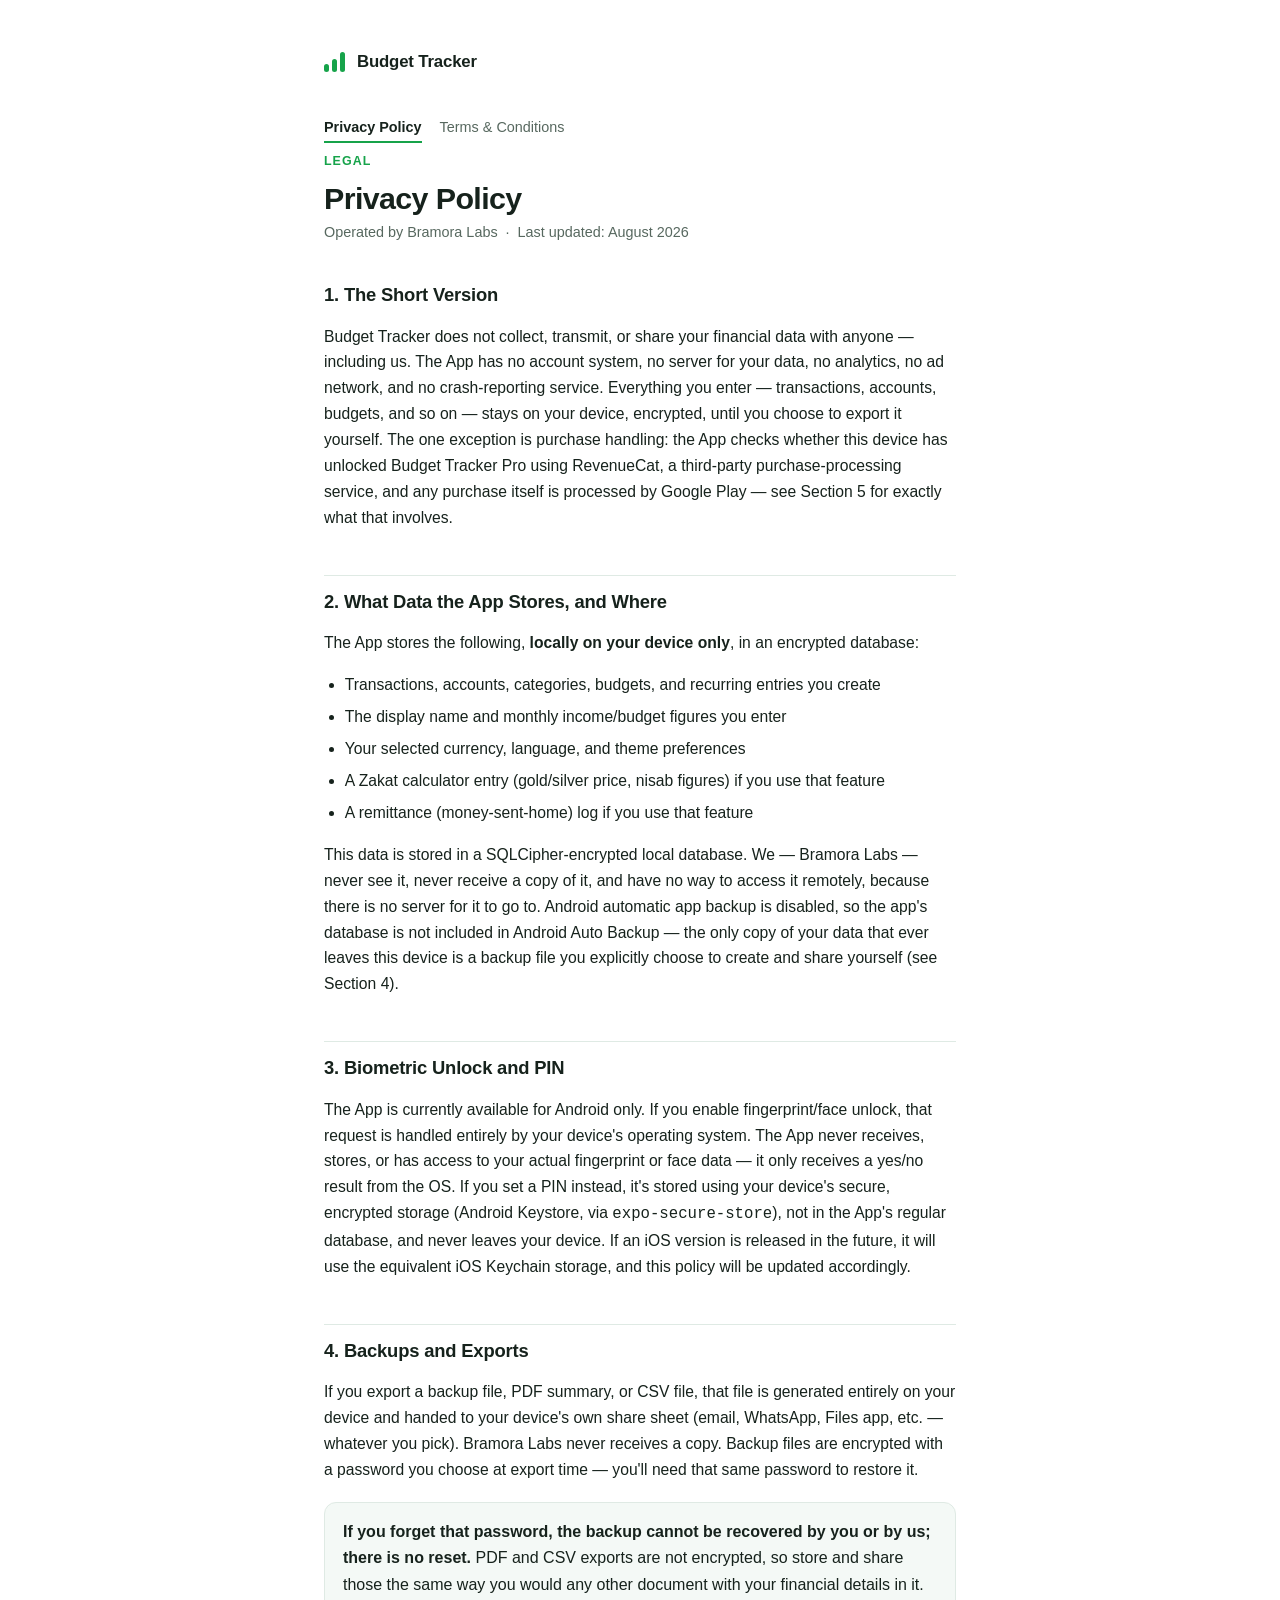
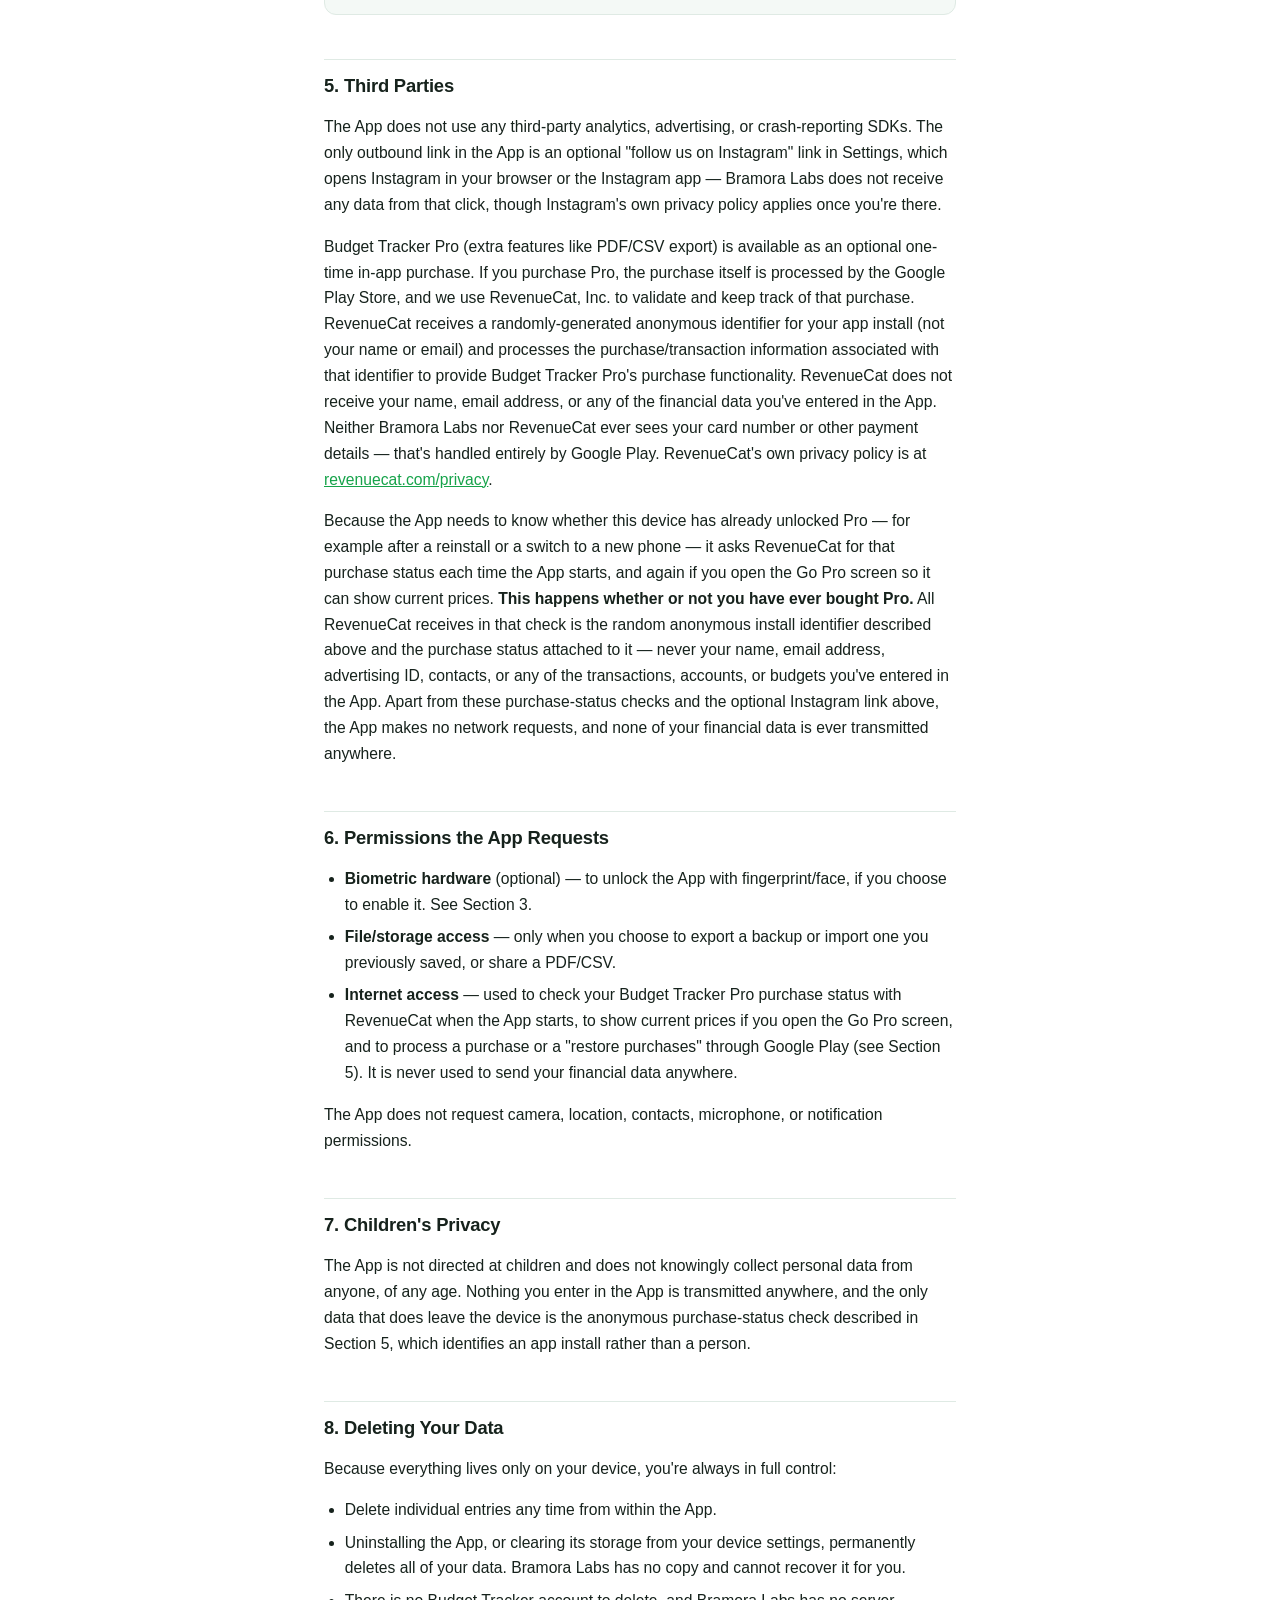
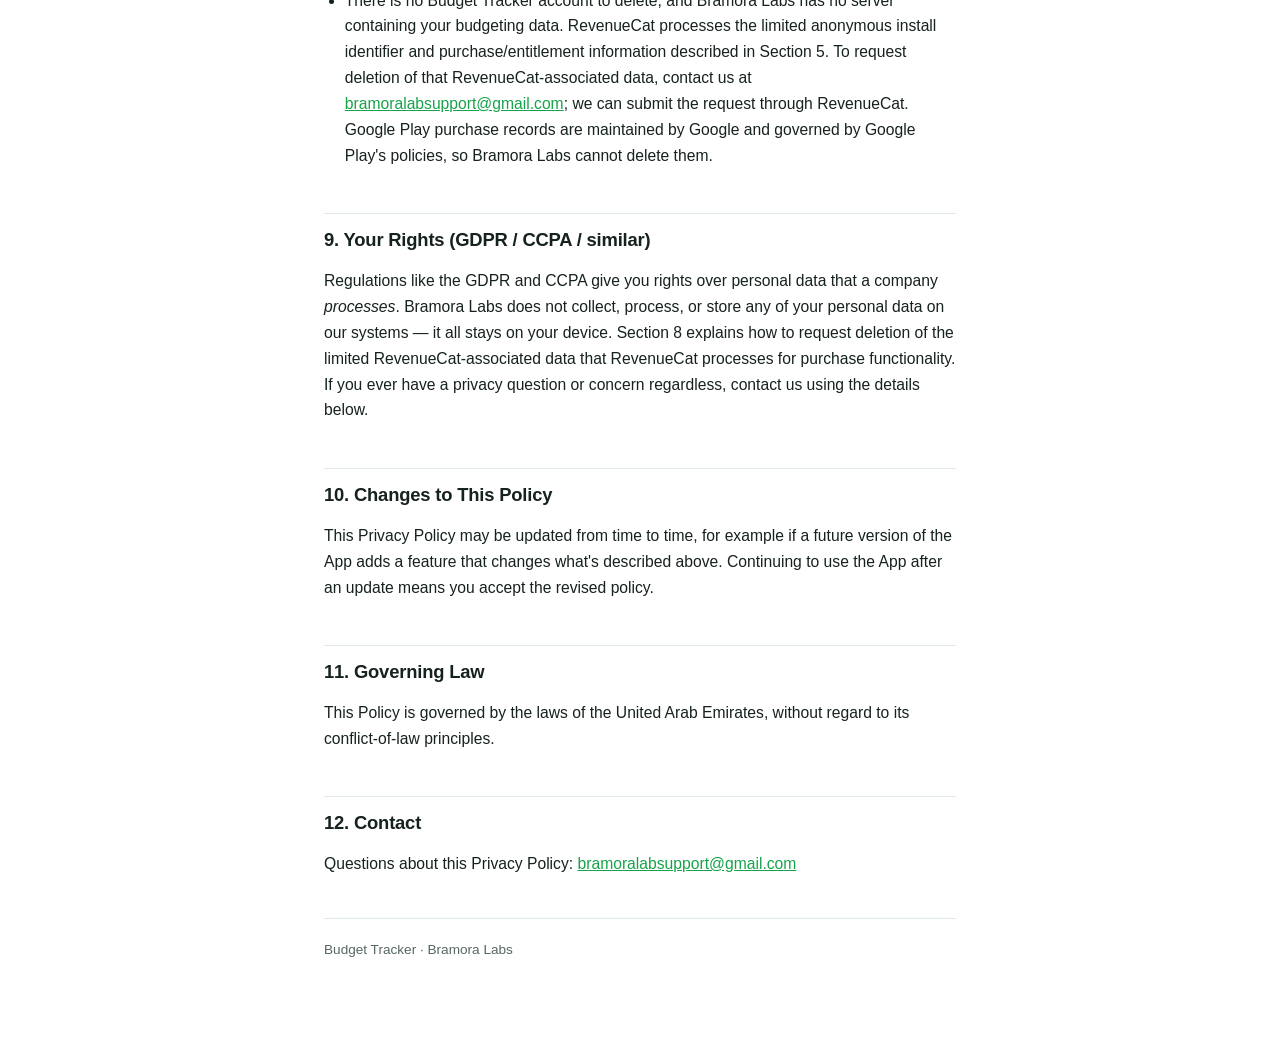
==== privacy.html @ 56637e6d "Clarify deletion of RevenueCat purchase data" ====
<!doctype html>
<html lang="en">
<head>
<meta charset="utf-8">
<meta name="viewport" content="width=device-width, initial-scale=1">
<title>Privacy Policy — Budget Tracker</title>
<link rel="stylesheet" href="style.css">
</head>
<body>
<div class="wrap">
  <a class="brand" href="index.html">
    <span class="brand-mark"><span class="bar"></span><span class="bar"></span><span class="bar"></span></span>
    <span class="brand-name">Budget Tracker</span>
  </a>

  <nav class="nav-links">
    <a class="active" href="privacy.html">Privacy Policy</a>
    <a href="terms.html">Terms &amp; Conditions</a>
  </nav>

  <p class="eyebrow">Legal</p>
  <h1>Privacy Policy</h1>
  <p class="meta">Operated by Bramora Labs &nbsp;·&nbsp; Last updated: August 2026</p>

  <h2>1. The Short Version</h2>
  <p>Budget Tracker does not collect, transmit, or share your financial data with anyone — including us. The App has no account system, no server for your data, no analytics, no ad network, and no crash-reporting service. Everything you enter — transactions, accounts, budgets, and so on — stays on your device, encrypted, until you choose to export it yourself. The one exception is purchase handling: the App checks whether this device has unlocked Budget Tracker Pro using RevenueCat, a third-party purchase-processing service, and any purchase itself is processed by Google Play — see Section 5 for exactly what that involves.</p>

  <h2>2. What Data the App Stores, and Where</h2>
  <p>The App stores the following, <strong>locally on your device only</strong>, in an encrypted database:</p>
  <ul>
    <li>Transactions, accounts, categories, budgets, and recurring entries you create</li>
    <li>The display name and monthly income/budget figures you enter</li>
    <li>Your selected currency, language, and theme preferences</li>
    <li>A Zakat calculator entry (gold/silver price, nisab figures) if you use that feature</li>
    <li>A remittance (money-sent-home) log if you use that feature</li>
  </ul>
  <p>This data is stored in a SQLCipher-encrypted local database. We — Bramora Labs — never see it, never receive a copy of it, and have no way to access it remotely, because there is no server for it to go to. Android automatic app backup is disabled, so the app's database is not included in Android Auto Backup — the only copy of your data that ever leaves this device is a backup file you explicitly choose to create and share yourself (see Section 4).</p>

  <h2>3. Biometric Unlock and PIN</h2>
  <p>The App is currently available for Android only. If you enable fingerprint/face unlock, that request is handled entirely by your device's operating system. The App never receives, stores, or has access to your actual fingerprint or face data — it only receives a yes/no result from the OS. If you set a PIN instead, it's stored using your device's secure, encrypted storage (Android Keystore, via <code>expo-secure-store</code>), not in the App's regular database, and never leaves your device. If an iOS version is released in the future, it will use the equivalent iOS Keychain storage, and this policy will be updated accordingly.</p>

  <h2>4. Backups and Exports</h2>
  <p>If you export a backup file, PDF summary, or CSV file, that file is generated entirely on your device and handed to your device's own share sheet (email, WhatsApp, Files app, etc. — whatever you pick). Bramora Labs never receives a copy. Backup files are encrypted with a password you choose at export time — you'll need that same password to restore it.</p>
  <div class="callout"><strong>If you forget that password, the backup cannot be recovered by you or by us; there is no reset.</strong> PDF and CSV exports are not encrypted, so store and share those the same way you would any other document with your financial details in it.</div>

  <h2>5. Third Parties</h2>
  <p>The App does not use any third-party analytics, advertising, or crash-reporting SDKs. The only outbound link in the App is an optional "follow us on Instagram" link in Settings, which opens Instagram in your browser or the Instagram app — Bramora Labs does not receive any data from that click, though Instagram's own privacy policy applies once you're there.</p>
  <p>Budget Tracker Pro (extra features like PDF/CSV export) is available as an optional one-time in-app purchase. If you purchase Pro, the purchase itself is processed by the Google Play Store, and we use RevenueCat, Inc. to validate and keep track of that purchase. RevenueCat receives a randomly-generated anonymous identifier for your app install (not your name or email) and processes the purchase/transaction information associated with that identifier to provide Budget Tracker Pro's purchase functionality. RevenueCat does not receive your name, email address, or any of the financial data you've entered in the App. Neither Bramora Labs nor RevenueCat ever sees your card number or other payment details — that's handled entirely by Google Play. RevenueCat's own privacy policy is at <a href="https://www.revenuecat.com/privacy">revenuecat.com/privacy</a>.</p>
  <p>Because the App needs to know whether this device has already unlocked Pro — for example after a reinstall or a switch to a new phone — it asks RevenueCat for that purchase status each time the App starts, and again if you open the Go Pro screen so it can show current prices. <strong>This happens whether or not you have ever bought Pro.</strong> All RevenueCat receives in that check is the random anonymous install identifier described above and the purchase status attached to it — never your name, email address, advertising ID, contacts, or any of the transactions, accounts, or budgets you've entered in the App. Apart from these purchase-status checks and the optional Instagram link above, the App makes no network requests, and none of your financial data is ever transmitted anywhere.</p>

  <h2>6. Permissions the App Requests</h2>
  <ul>
    <li><strong>Biometric hardware</strong> (optional) — to unlock the App with fingerprint/face, if you choose to enable it. See Section 3.</li>
    <li><strong>File/storage access</strong> — only when you choose to export a backup or import one you previously saved, or share a PDF/CSV.</li>
    <li><strong>Internet access</strong> — used to check your Budget Tracker Pro purchase status with RevenueCat when the App starts, to show current prices if you open the Go Pro screen, and to process a purchase or a "restore purchases" through Google Play (see Section 5). It is never used to send your financial data anywhere.</li>
  </ul>
  <p>The App does not request camera, location, contacts, microphone, or notification permissions.</p>

  <h2>7. Children's Privacy</h2>
  <p>The App is not directed at children and does not knowingly collect personal data from anyone, of any age. Nothing you enter in the App is transmitted anywhere, and the only data that does leave the device is the anonymous purchase-status check described in Section 5, which identifies an app install rather than a person.</p>

  <h2>8. Deleting Your Data</h2>
  <p>Because everything lives only on your device, you're always in full control:</p>
  <ul>
    <li>Delete individual entries any time from within the App.</li>
    <li>Uninstalling the App, or clearing its storage from your device settings, permanently deletes all of your data. Bramora Labs has no copy and cannot recover it for you.</li>
    <li>There is no Budget Tracker account to delete, and Bramora Labs has no server containing your budgeting data. RevenueCat processes the limited anonymous install identifier and purchase/entitlement information described in Section 5. To request deletion of that RevenueCat-associated data, contact us at <a href="mailto:bramoralabsupport@gmail.com">bramoralabsupport@gmail.com</a>; we can submit the request through RevenueCat. Google Play purchase records are maintained by Google and governed by Google Play's policies, so Bramora Labs cannot delete them.</li>
  </ul>

  <h2>9. Your Rights (GDPR / CCPA / similar)</h2>
  <p>Regulations like the GDPR and CCPA give you rights over personal data that a company <em>processes</em>. Bramora Labs does not collect, process, or store any of your personal data on our systems — it all stays on your device. Section 8 explains how to request deletion of the limited RevenueCat-associated data that RevenueCat processes for purchase functionality. If you ever have a privacy question or concern regardless, contact us using the details below.</p>

  <h2>10. Changes to This Policy</h2>
  <p>This Privacy Policy may be updated from time to time, for example if a future version of the App adds a feature that changes what's described above. Continuing to use the App after an update means you accept the revised policy.</p>

  <h2>11. Governing Law</h2>
  <p>This Policy is governed by the laws of the United Arab Emirates, without regard to its conflict-of-law principles.</p>

  <h2>12. Contact</h2>
  <p>Questions about this Privacy Policy: <a href="mailto:bramoralabsupport@gmail.com">bramoralabsupport@gmail.com</a></p>

  <footer>Budget Tracker · Bramora Labs</footer>
</div>
</body>
</html>
---- style.css ----
:root {
  --bg: #ffffff;
  --surface: #f4f9f6;
  --text: #16221c;
  --muted: #57685f;
  --accent: #16a34a;
  --accent-soft: #86efac;
  --border: #dfeae4;
}

@media (prefers-color-scheme: dark) {
  :root {
    --bg: #0e1512;
    --surface: #141d19;
    --text: #eaf3ee;
    --muted: #9fb3a9;
    --accent: #34d17a;
    --accent-soft: #1d3b2a;
    --border: #23342c;
  }
}

* { box-sizing: border-box; }

html, body {
  margin: 0;
  padding: 0;
  background: var(--bg);
  color: var(--text);
}

body {
  font-family: -apple-system, BlinkMacSystemFont, "Segoe UI", Roboto, Helvetica, Arial, sans-serif;
  line-height: 1.65;
  -webkit-font-smoothing: antialiased;
}

.wrap {
  max-width: 680px;
  margin: 0 auto;
  padding: 48px 24px 96px;
}

.brand {
  display: flex;
  align-items: center;
  gap: 12px;
  text-decoration: none;
  color: inherit;
  margin-bottom: 40px;
}

.brand-mark {
  display: flex;
  align-items: flex-end;
  gap: 3px;
  height: 20px;
}

.brand-mark .bar {
  width: 5px;
  border-radius: 3px;
  background: var(--accent);
}
.brand-mark .bar:nth-child(1) { height: 8px; }
.brand-mark .bar:nth-child(2) { height: 13px; }
.brand-mark .bar:nth-child(3) { height: 20px; }

.brand-name {
  font-weight: 700;
  font-size: 1.05rem;
  letter-spacing: -0.01em;
}

.eyebrow {
  color: var(--accent);
  font-weight: 600;
  font-size: 0.78rem;
  text-transform: uppercase;
  letter-spacing: 0.08em;
  margin: 0 0 8px;
}

h1 {
  font-size: 1.9rem;
  line-height: 1.2;
  letter-spacing: -0.02em;
  margin: 0 0 4px;
  text-wrap: balance;
}

.meta {
  color: var(--muted);
  font-size: 0.9rem;
  margin: 0 0 36px;
}

h2 {
  font-size: 1.15rem;
  letter-spacing: -0.01em;
  margin: 2.4em 0 0.7em;
  padding-top: 0.6em;
  border-top: 1px solid var(--border);
}

h2:first-of-type {
  border-top: none;
  padding-top: 0;
  margin-top: 1.6em;
}

p, li {
  color: var(--text);
  font-size: 0.98rem;
}

p { margin: 0 0 1em; }

ul { padding-left: 1.3em; margin: 0 0 1em; }
li { margin-bottom: 0.4em; }

strong { font-weight: 700; }

a {
  color: var(--accent);
}

.callout {
  background: var(--surface);
  border: 1px solid var(--border);
  border-radius: 12px;
  padding: 16px 18px;
  margin: 1.2em 0;
}

.nav-links {
  display: flex;
  gap: 18px;
  margin-bottom: 8px;
}
.nav-links a {
  font-size: 0.9rem;
  text-decoration: none;
  color: var(--muted);
  padding-bottom: 2px;
  border-bottom: 2px solid transparent;
}
.nav-links a.active {
  color: var(--text);
  border-bottom-color: var(--accent);
  font-weight: 600;
}

footer {
  margin-top: 3em;
  padding-top: 1.5em;
  border-top: 1px solid var(--border);
  color: var(--muted);
  font-size: 0.85rem;
}

.index-card {
  display: block;
  text-decoration: none;
  color: inherit;
  background: var(--surface);
  border: 1px solid var(--border);
  border-radius: 14px;
  padding: 20px 22px;
  margin-bottom: 14px;
  transition: border-color 0.15s ease;
}
.index-card:hover { border-color: var(--accent); }
.index-card .title { font-weight: 600; font-size: 1.05rem; margin-bottom: 4px; }
.index-card .desc { color: var(--muted); font-size: 0.9rem; }
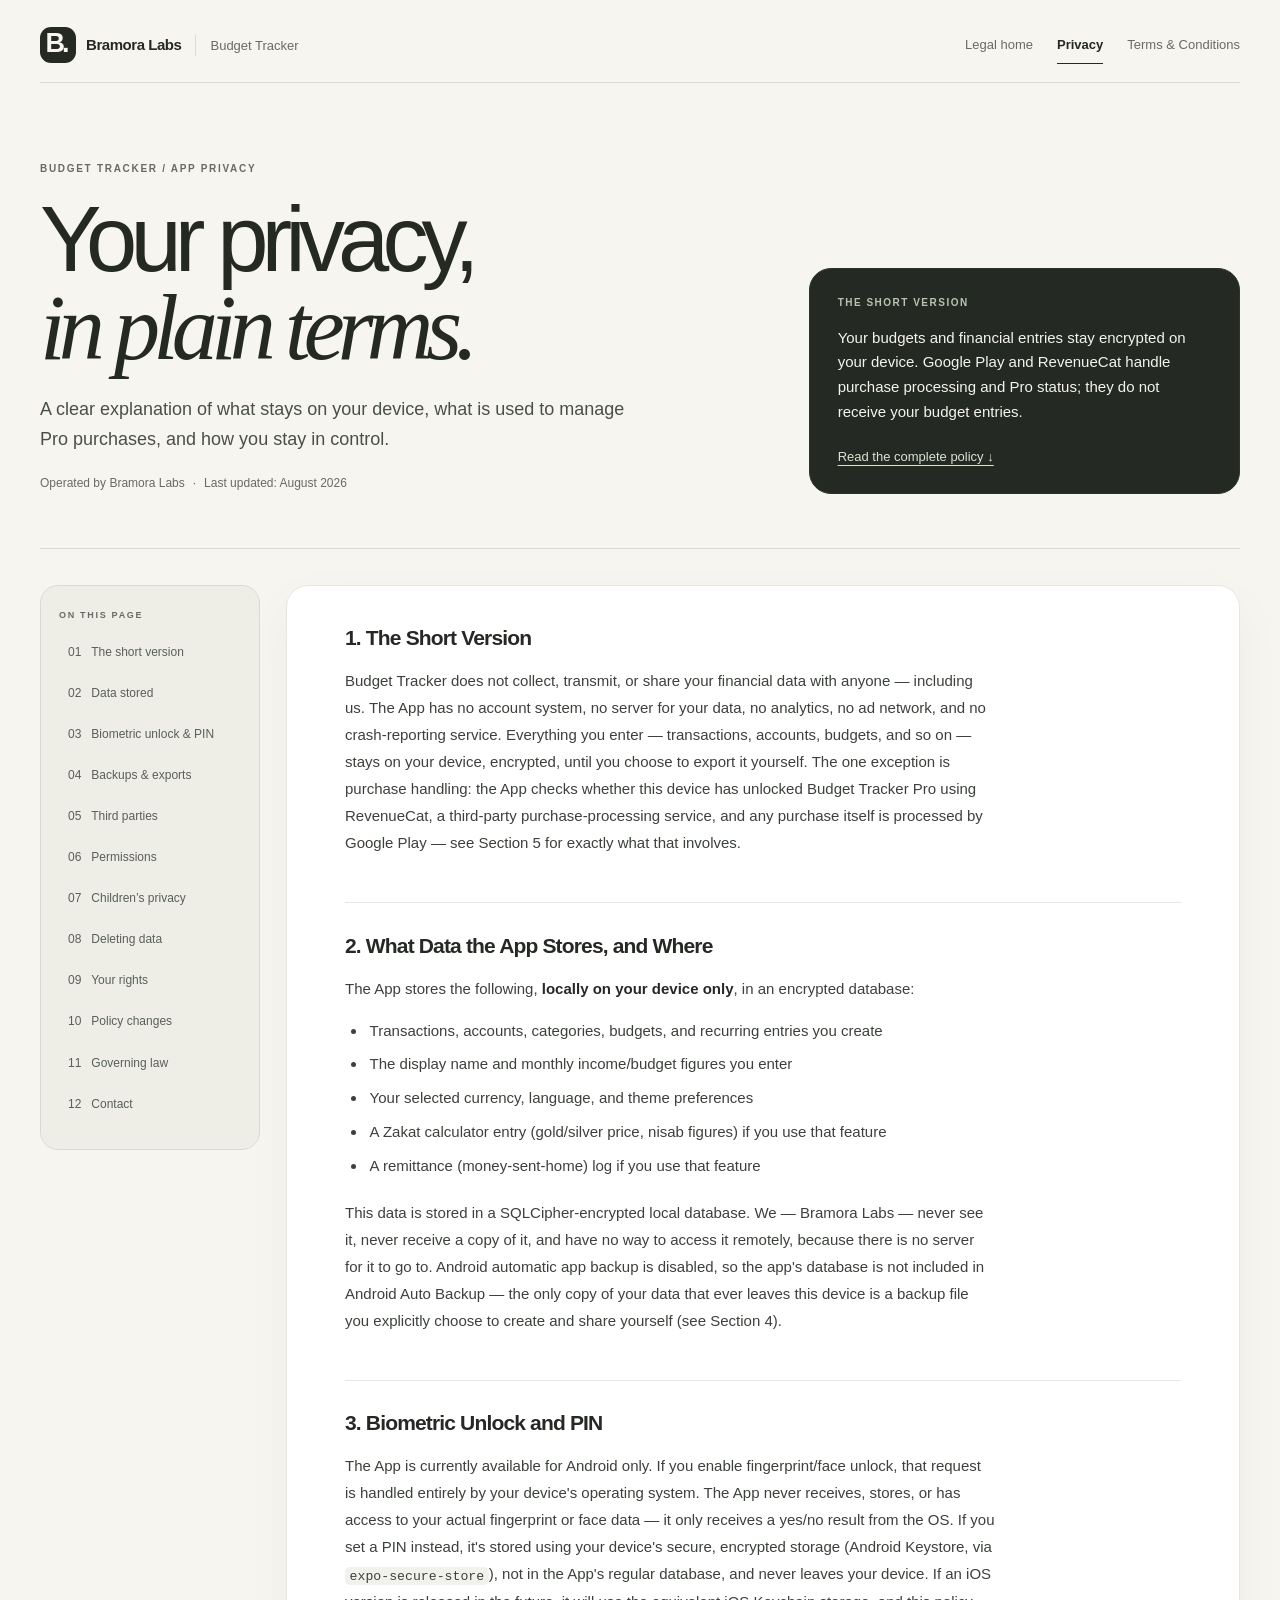
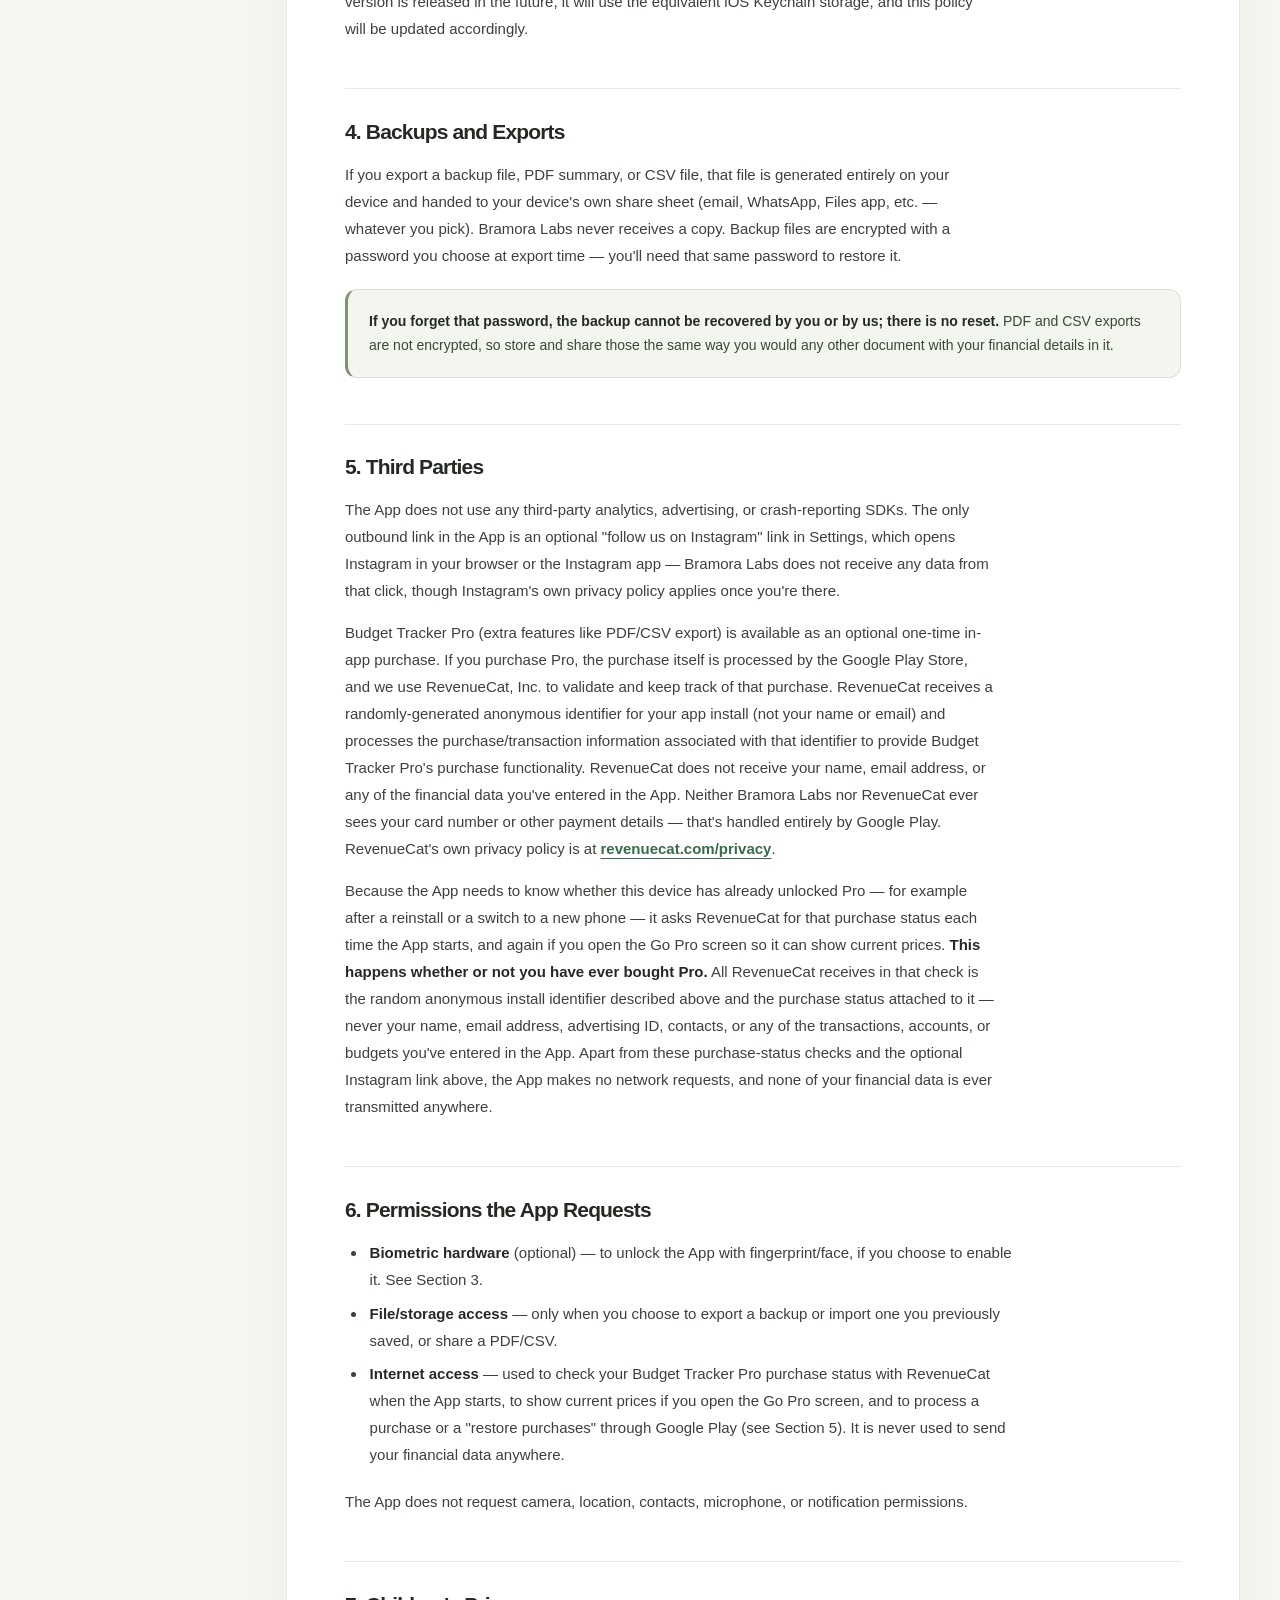
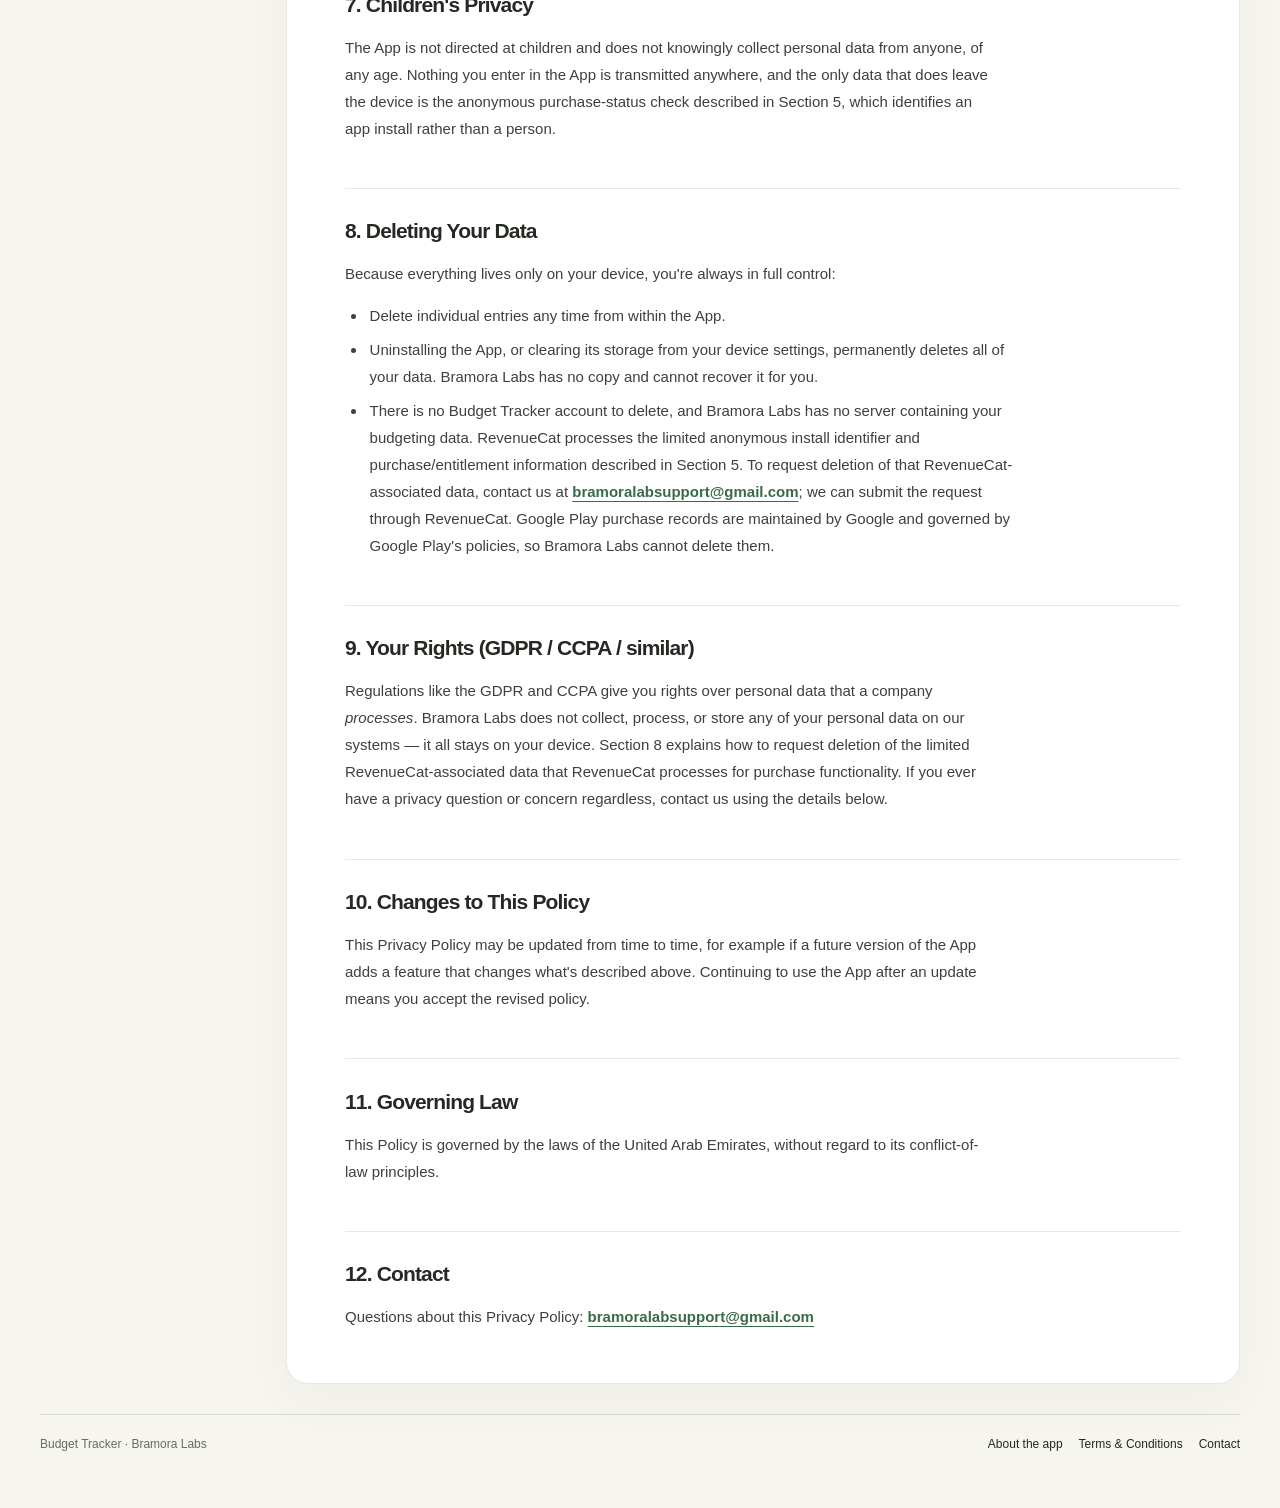
==== commit dc55594c: "Refresh Budget Tracker legal pages" ====
--- a/privacy.html
+++ b/privacy.html
@@ -3,29 +3,67 @@
 <head>
 <meta charset="utf-8">
 <meta name="viewport" content="width=device-width, initial-scale=1">
+<meta name="theme-color" content="#f6f5f0">
 <title>Privacy Policy — Budget Tracker</title>
+<meta name="description" content="Read how Budget Tracker stores your financial records on your device and handles anonymous purchase information.">
+<link rel="canonical" href="https://bramoralabs.github.io/budget-tracker-legal/privacy.html">
 <link rel="stylesheet" href="style.css">
+<link rel="stylesheet" href="legal.css">
 </head>
 <body>
+<a class="skip-link" href="#policy-content">Skip to policy</a>
 <div class="wrap">
-  <a class="brand" href="index.html">
-    <span class="brand-mark"><span class="bar"></span><span class="bar"></span><span class="bar"></span></span>
-    <span class="brand-name">Budget Tracker</span>
-  </a>
+  <header class="legal-header">
+    <a class="brand" href="index.html" aria-label="Bramora Labs legal home">
+      <span class="brand-mark" aria-hidden="true">B.</span>
+      <span class="brand-name">Bramora Labs</span>
+      <span class="brand-product">Budget Tracker</span>
+    </a>
+    <nav class="nav-links" aria-label="Legal documents">
+      <a href="index.html">Legal home</a>
+      <a class="active" aria-current="page" href="privacy.html">Privacy</a>
+      <a href="terms.html">Terms &amp; Conditions</a>
+    </nav>
+  </header>
 
-  <nav class="nav-links">
-    <a class="active" href="privacy.html">Privacy Policy</a>
-    <a href="terms.html">Terms &amp; Conditions</a>
-  </nav>
+  <main id="policy-content">
+  <section class="policy-hero">
+    <div>
+      <p class="eyebrow">BUDGET TRACKER / APP PRIVACY</p>
+      <h1>Your privacy,<br><em>in plain terms.</em></h1>
+      <p class="hero-lede">A clear explanation of what stays on your device, what is used to manage Pro purchases, and how you stay in control.</p>
+      <p class="meta"><span>Operated by Bramora Labs</span><span>·</span><span>Last updated: August 2026</span></p>
+    </div>
+    <aside class="summary-card" aria-label="Privacy summary">
+      <span class="summary-label">THE SHORT VERSION</span>
+      <p>Your budgets and financial entries stay encrypted on your device. Google Play and RevenueCat handle purchase processing and Pro status; they do not receive your budget entries.</p>
+      <a href="#short-version">Read the complete policy ↓</a>
+    </aside>
+  </section>
 
-  <p class="eyebrow">Legal</p>
-  <h1>Privacy Policy</h1>
-  <p class="meta">Operated by Bramora Labs &nbsp;·&nbsp; Last updated: August 2026</p>
-
-  <h2>1. The Short Version</h2>
+  <div class="policy-layout">
+    <nav class="policy-index" aria-label="On this page">
+      <p class="eyebrow">ON THIS PAGE</p>
+      <ol>
+        <li><a href="#short-version">01 &nbsp; The short version</a></li>
+        <li><a href="#data-stored">02 &nbsp; Data stored</a></li>
+        <li><a href="#biometrics-pin">03 &nbsp; Biometric unlock &amp; PIN</a></li>
+        <li><a href="#backups-exports">04 &nbsp; Backups &amp; exports</a></li>
+        <li><a href="#third-parties">05 &nbsp; Third parties</a></li>
+        <li><a href="#permissions">06 &nbsp; Permissions</a></li>
+        <li><a href="#children">07 &nbsp; Children’s privacy</a></li>
+        <li><a href="#deleting-data">08 &nbsp; Deleting data</a></li>
+        <li><a href="#your-rights">09 &nbsp; Your rights</a></li>
+        <li><a href="#policy-changes">10 &nbsp; Policy changes</a></li>
+        <li><a href="#governing-law">11 &nbsp; Governing law</a></li>
+        <li><a href="#contact">12 &nbsp; Contact</a></li>
+      </ol>
+    </nav>
+    <article class="policy-article">
+  <h2 id="short-version">1. The Short Version</h2>
   <p>Budget Tracker does not collect, transmit, or share your financial data with anyone — including us. The App has no account system, no server for your data, no analytics, no ad network, and no crash-reporting service. Everything you enter — transactions, accounts, budgets, and so on — stays on your device, encrypted, until you choose to export it yourself. The one exception is purchase handling: the App checks whether this device has unlocked Budget Tracker Pro using RevenueCat, a third-party purchase-processing service, and any purchase itself is processed by Google Play — see Section 5 for exactly what that involves.</p>
 
-  <h2>2. What Data the App Stores, and Where</h2>
+  <h2 id="data-stored">2. What Data the App Stores, and Where</h2>
   <p>The App stores the following, <strong>locally on your device only</strong>, in an encrypted database:</p>
   <ul>
     <li>Transactions, accounts, categories, budgets, and recurring entries you create</li>
@@ -36,19 +74,19 @@
   </ul>
   <p>This data is stored in a SQLCipher-encrypted local database. We — Bramora Labs — never see it, never receive a copy of it, and have no way to access it remotely, because there is no server for it to go to. Android automatic app backup is disabled, so the app's database is not included in Android Auto Backup — the only copy of your data that ever leaves this device is a backup file you explicitly choose to create and share yourself (see Section 4).</p>
 
-  <h2>3. Biometric Unlock and PIN</h2>
+  <h2 id="biometrics-pin">3. Biometric Unlock and PIN</h2>
   <p>The App is currently available for Android only. If you enable fingerprint/face unlock, that request is handled entirely by your device's operating system. The App never receives, stores, or has access to your actual fingerprint or face data — it only receives a yes/no result from the OS. If you set a PIN instead, it's stored using your device's secure, encrypted storage (Android Keystore, via <code>expo-secure-store</code>), not in the App's regular database, and never leaves your device. If an iOS version is released in the future, it will use the equivalent iOS Keychain storage, and this policy will be updated accordingly.</p>
 
-  <h2>4. Backups and Exports</h2>
+  <h2 id="backups-exports">4. Backups and Exports</h2>
   <p>If you export a backup file, PDF summary, or CSV file, that file is generated entirely on your device and handed to your device's own share sheet (email, WhatsApp, Files app, etc. — whatever you pick). Bramora Labs never receives a copy. Backup files are encrypted with a password you choose at export time — you'll need that same password to restore it.</p>
   <div class="callout"><strong>If you forget that password, the backup cannot be recovered by you or by us; there is no reset.</strong> PDF and CSV exports are not encrypted, so store and share those the same way you would any other document with your financial details in it.</div>
 
-  <h2>5. Third Parties</h2>
+  <h2 id="third-parties">5. Third Parties</h2>
   <p>The App does not use any third-party analytics, advertising, or crash-reporting SDKs. The only outbound link in the App is an optional "follow us on Instagram" link in Settings, which opens Instagram in your browser or the Instagram app — Bramora Labs does not receive any data from that click, though Instagram's own privacy policy applies once you're there.</p>
   <p>Budget Tracker Pro (extra features like PDF/CSV export) is available as an optional one-time in-app purchase. If you purchase Pro, the purchase itself is processed by the Google Play Store, and we use RevenueCat, Inc. to validate and keep track of that purchase. RevenueCat receives a randomly-generated anonymous identifier for your app install (not your name or email) and processes the purchase/transaction information associated with that identifier to provide Budget Tracker Pro's purchase functionality. RevenueCat does not receive your name, email address, or any of the financial data you've entered in the App. Neither Bramora Labs nor RevenueCat ever sees your card number or other payment details — that's handled entirely by Google Play. RevenueCat's own privacy policy is at <a href="https://www.revenuecat.com/privacy">revenuecat.com/privacy</a>.</p>
   <p>Because the App needs to know whether this device has already unlocked Pro — for example after a reinstall or a switch to a new phone — it asks RevenueCat for that purchase status each time the App starts, and again if you open the Go Pro screen so it can show current prices. <strong>This happens whether or not you have ever bought Pro.</strong> All RevenueCat receives in that check is the random anonymous install identifier described above and the purchase status attached to it — never your name, email address, advertising ID, contacts, or any of the transactions, accounts, or budgets you've entered in the App. Apart from these purchase-status checks and the optional Instagram link above, the App makes no network requests, and none of your financial data is ever transmitted anywhere.</p>
 
-  <h2>6. Permissions the App Requests</h2>
+  <h2 id="permissions">6. Permissions the App Requests</h2>
   <ul>
     <li><strong>Biometric hardware</strong> (optional) — to unlock the App with fingerprint/face, if you choose to enable it. See Section 3.</li>
     <li><strong>File/storage access</strong> — only when you choose to export a backup or import one you previously saved, or share a PDF/CSV.</li>
@@ -56,10 +94,10 @@
   </ul>
   <p>The App does not request camera, location, contacts, microphone, or notification permissions.</p>
 
-  <h2>7. Children's Privacy</h2>
+  <h2 id="children">7. Children's Privacy</h2>
   <p>The App is not directed at children and does not knowingly collect personal data from anyone, of any age. Nothing you enter in the App is transmitted anywhere, and the only data that does leave the device is the anonymous purchase-status check described in Section 5, which identifies an app install rather than a person.</p>
 
-  <h2>8. Deleting Your Data</h2>
+  <h2 id="deleting-data">8. Deleting Your Data</h2>
   <p>Because everything lives only on your device, you're always in full control:</p>
   <ul>
     <li>Delete individual entries any time from within the App.</li>
@@ -67,19 +105,22 @@
     <li>There is no Budget Tracker account to delete, and Bramora Labs has no server containing your budgeting data. RevenueCat processes the limited anonymous install identifier and purchase/entitlement information described in Section 5. To request deletion of that RevenueCat-associated data, contact us at <a href="mailto:bramoralabsupport@gmail.com">bramoralabsupport@gmail.com</a>; we can submit the request through RevenueCat. Google Play purchase records are maintained by Google and governed by Google Play's policies, so Bramora Labs cannot delete them.</li>
   </ul>
 
-  <h2>9. Your Rights (GDPR / CCPA / similar)</h2>
+  <h2 id="your-rights">9. Your Rights (GDPR / CCPA / similar)</h2>
   <p>Regulations like the GDPR and CCPA give you rights over personal data that a company <em>processes</em>. Bramora Labs does not collect, process, or store any of your personal data on our systems — it all stays on your device. Section 8 explains how to request deletion of the limited RevenueCat-associated data that RevenueCat processes for purchase functionality. If you ever have a privacy question or concern regardless, contact us using the details below.</p>
 
-  <h2>10. Changes to This Policy</h2>
+  <h2 id="policy-changes">10. Changes to This Policy</h2>
   <p>This Privacy Policy may be updated from time to time, for example if a future version of the App adds a feature that changes what's described above. Continuing to use the App after an update means you accept the revised policy.</p>
 
-  <h2>11. Governing Law</h2>
+  <h2 id="governing-law">11. Governing Law</h2>
   <p>This Policy is governed by the laws of the United Arab Emirates, without regard to its conflict-of-law principles.</p>
 
-  <h2>12. Contact</h2>
+  <h2 id="contact">12. Contact</h2>
   <p>Questions about this Privacy Policy: <a href="mailto:bramoralabsupport@gmail.com">bramoralabsupport@gmail.com</a></p>
 
-  <footer>Budget Tracker · Bramora Labs</footer>
+    </article>
+  </div>
+  </main>
+  <footer class="legal-footer"><span>Budget Tracker · Bramora Labs</span><nav aria-label="More information"><a href="https://bramoralabs.github.io/budget-tracker-site/budget-tracker.html">About the app</a><a href="terms.html">Terms &amp; Conditions</a><a href="mailto:bramoralabsupport@gmail.com">Contact</a></nav></footer>
 </div>
 </body>
 </html>
--- a/legal.css
+++ b/legal.css
@@ -0,0 +1,65 @@
+:root{--paper:#f6f5f0;--ink:#252923;--muted:#676c63;--line:#d9dbd2;--sage:#e2e7da;--copper:#925135;--white:#fff;--radius:22px;color-scheme:light}
+*{box-sizing:border-box}
+html{scroll-behavior:smooth;scroll-padding-top:28px}
+body{margin:0;background:var(--paper);color:var(--ink);font-family:Arial,Helvetica,sans-serif;-webkit-font-smoothing:antialiased;line-height:1.65}
+a{color:inherit;text-underline-offset:4px}
+a:hover{color:var(--copper)}
+:focus-visible{outline:3px solid var(--copper);outline-offset:4px;border-radius:4px}
+::selection{background:#dce4d4;color:var(--ink)}
+.skip-link{position:fixed;top:12px;left:12px;z-index:20;padding:12px 16px;background:var(--ink);color:#fff;border-radius:8px;transform:translateY(-160%)}
+.skip-link:focus{transform:translateY(0)}
+.wrap{width:min(1200px,calc(100% - 80px));max-width:none;margin:0 auto;padding:26px 0 54px}
+.legal-header{display:flex;align-items:center;justify-content:space-between;gap:28px;min-height:54px;padding-bottom:18px;border-bottom:1px solid var(--line)}
+.brand{display:flex;align-items:center;gap:10px;margin:0;color:var(--ink);text-decoration:none;white-space:nowrap}
+.brand-mark{display:grid;place-items:center;width:36px;height:36px;border-radius:11px;background:var(--ink);color:var(--paper);font-size:27px;font-weight:700;letter-spacing:-3px;line-height:1;padding:0 4px 4px 0}
+.brand-name{font-size:15px;font-weight:700;letter-spacing:-.03em}
+.brand-product{margin-left:4px;padding-left:14px;border-left:1px solid var(--line);color:var(--muted);font-size:13px}
+.nav-links{display:flex;align-items:center;gap:24px;margin:0}
+.nav-links a{padding:8px 0;color:var(--muted);font-size:13px;text-decoration:none;border-bottom:1px solid transparent;white-space:nowrap}
+.nav-links a:hover,.nav-links a.active{color:var(--ink);border-color:var(--ink)}
+.policy-hero{display:grid;grid-template-columns:minmax(0,1.15fr) minmax(280px,.7fr);align-items:end;gap:60px;padding:78px 0 54px;border-bottom:1px solid var(--line)}
+.eyebrow{margin:0 0 18px;color:var(--muted);font-size:10px;font-weight:700;letter-spacing:1.7px;text-transform:uppercase}
+h1,h2,h3,p{margin-top:0}
+.policy-hero h1,.index-hero h1{margin:0;font-size:clamp(56px,7.2vw,96px);font-weight:500;letter-spacing:-.075em;line-height:.96;text-wrap:balance}
+.policy-hero h1 em,.index-hero h1 em{font-family:Georgia,'Times New Roman',serif;font-weight:400}
+.hero-lede{max-width:610px;margin:22px 0 20px;color:#495046;font-size:18px;line-height:1.65}
+.meta{display:flex;flex-wrap:wrap;gap:8px;margin:0;color:var(--muted);font-size:12px}
+.summary-card{padding:26px 28px 24px;border:1px solid #28352d;border-radius:var(--radius);background:var(--ink);color:#f6f5f0}
+.summary-card .summary-label{display:block;margin:0 0 14px;color:#b8c4b1;font-size:10px;font-weight:700;letter-spacing:1.5px;text-transform:uppercase}
+.summary-card p{margin:0 0 18px;color:#f4f4ee;font-size:15px;line-height:1.65}
+.summary-card a{color:#d9e3d0;font-size:13px}
+.policy-layout{display:grid;grid-template-columns:220px minmax(0,1fr);align-items:start;gap:26px;margin:36px 0 0}
+.policy-index{position:sticky;top:22px;padding:22px 18px;border:1px solid var(--line);border-radius:18px;background:#eeeee7}
+.policy-index .eyebrow{margin-bottom:13px;font-size:9px}
+.policy-index ol{display:grid;gap:2px;margin:0;padding:0;list-style:none}
+.policy-index a{display:block;padding:8px 9px;border-radius:8px;color:#586057;font-size:12px;line-height:1.4;text-decoration:none}
+.policy-index a:hover{background:#fff;color:var(--ink)}
+.policy-article{min-width:0;padding:38px clamp(24px,5vw,58px);border:1px solid #e8e7df;border-radius:var(--radius);background:var(--white);box-shadow:0 18px 50px #2a30200a}
+.policy-article h2{margin:2.2em 0 .75em;padding-top:1.35em;border-top:1px solid #e7e8e1;color:var(--ink);font-size:21px;font-weight:600;letter-spacing:-.04em;line-height:1.3;scroll-margin-top:18px}
+.policy-article h2:first-child{margin-top:0;padding-top:0;border-top:0}
+.policy-article p,.policy-article li{max-width:78ch;color:#3b423a;font-size:15px;line-height:1.8}
+.policy-article p{margin:0 0 1em}
+.policy-article ul{margin:0 0 1.25em;padding-left:1.35em}
+.policy-article li{padding-left:.2em;margin-bottom:.45em}
+.policy-article strong{color:var(--ink);font-weight:700}
+.policy-article code{padding:.12em .35em;border-radius:5px;background:#f1f2ec;font-size:.88em}
+.policy-article a{color:#386b48;font-weight:600;overflow-wrap:anywhere}
+.callout{margin:20px 0;padding:19px 21px;border:1px solid #d9dfd2;border-left:3px solid #82916f;border-radius:12px;background:#f3f5ef;color:#3c4739;font-size:14px;line-height:1.75}
+.legal-footer{display:flex;align-items:center;justify-content:space-between;gap:20px;margin-top:30px;padding-top:20px;border-top:1px solid var(--line);color:var(--muted);font-size:12px}
+.legal-footer nav{display:flex;flex-wrap:wrap;gap:16px}
+.legal-footer a{color:var(--ink);text-decoration:none}
+.legal-footer a:hover{text-decoration:underline}
+.index-hero{padding:76px 0 38px}
+.index-hero .eyebrow{margin-bottom:20px}
+.index-hero h1{max-width:780px}
+.index-hero .hero-lede{max-width:620px}
+.index-cards{display:grid;grid-template-columns:1fr 1fr;gap:16px;margin-top:24px}
+.index-card{display:block;margin:0;padding:26px 28px;border:1px solid var(--line);border-radius:18px;background:var(--white);color:var(--ink);text-decoration:none;transition:transform .2s,border-color .2s,box-shadow .2s}
+.index-card:hover{transform:translateY(-3px);border-color:#9ba58d;box-shadow:0 12px 28px #2930200a}
+.index-card .title{margin-bottom:8px;font-size:20px;font-weight:600;letter-spacing:-.035em}
+.index-card .desc{color:var(--muted);font-size:14px;line-height:1.6}
+.index-card::after{content:'↗';display:block;margin-top:22px;color:#55704e;font-size:16px}
+.index-main footer{margin-top:42px;padding-top:18px;border-top:1px solid var(--line);color:var(--muted);font-size:13px}
+@media(max-width:820px){.wrap{width:min(100% - 40px,700px)}.legal-header{align-items:flex-start;flex-direction:column;gap:12px}.nav-links{width:100%;gap:20px;overflow-x:auto}.policy-hero{grid-template-columns:1fr;gap:28px;padding:56px 0 38px}.policy-hero h1,.index-hero h1{font-size:clamp(52px,12vw,78px)}.policy-layout{grid-template-columns:1fr;margin-top:24px}.policy-index{position:static}.policy-index ol{grid-template-columns:1fr 1fr;column-gap:10px}.policy-article{padding:30px 26px}}
+@media(max-width:520px){.wrap{width:calc(100% - 32px);padding-top:16px}.brand-product{font-size:11px;padding-left:10px}.nav-links{gap:16px}.nav-links a{font-size:12px}.policy-hero{padding-top:44px}.hero-lede{font-size:16px}.summary-card{padding:22px}.policy-index ol,.index-cards{grid-template-columns:1fr}.policy-article{padding:24px 20px}.policy-article h2{font-size:19px}.policy-article p,.policy-article li{font-size:14px}.legal-footer{align-items:flex-start;flex-direction:column}}
+@media(prefers-reduced-motion:reduce){html{scroll-behavior:auto}.index-card{transition:none}}
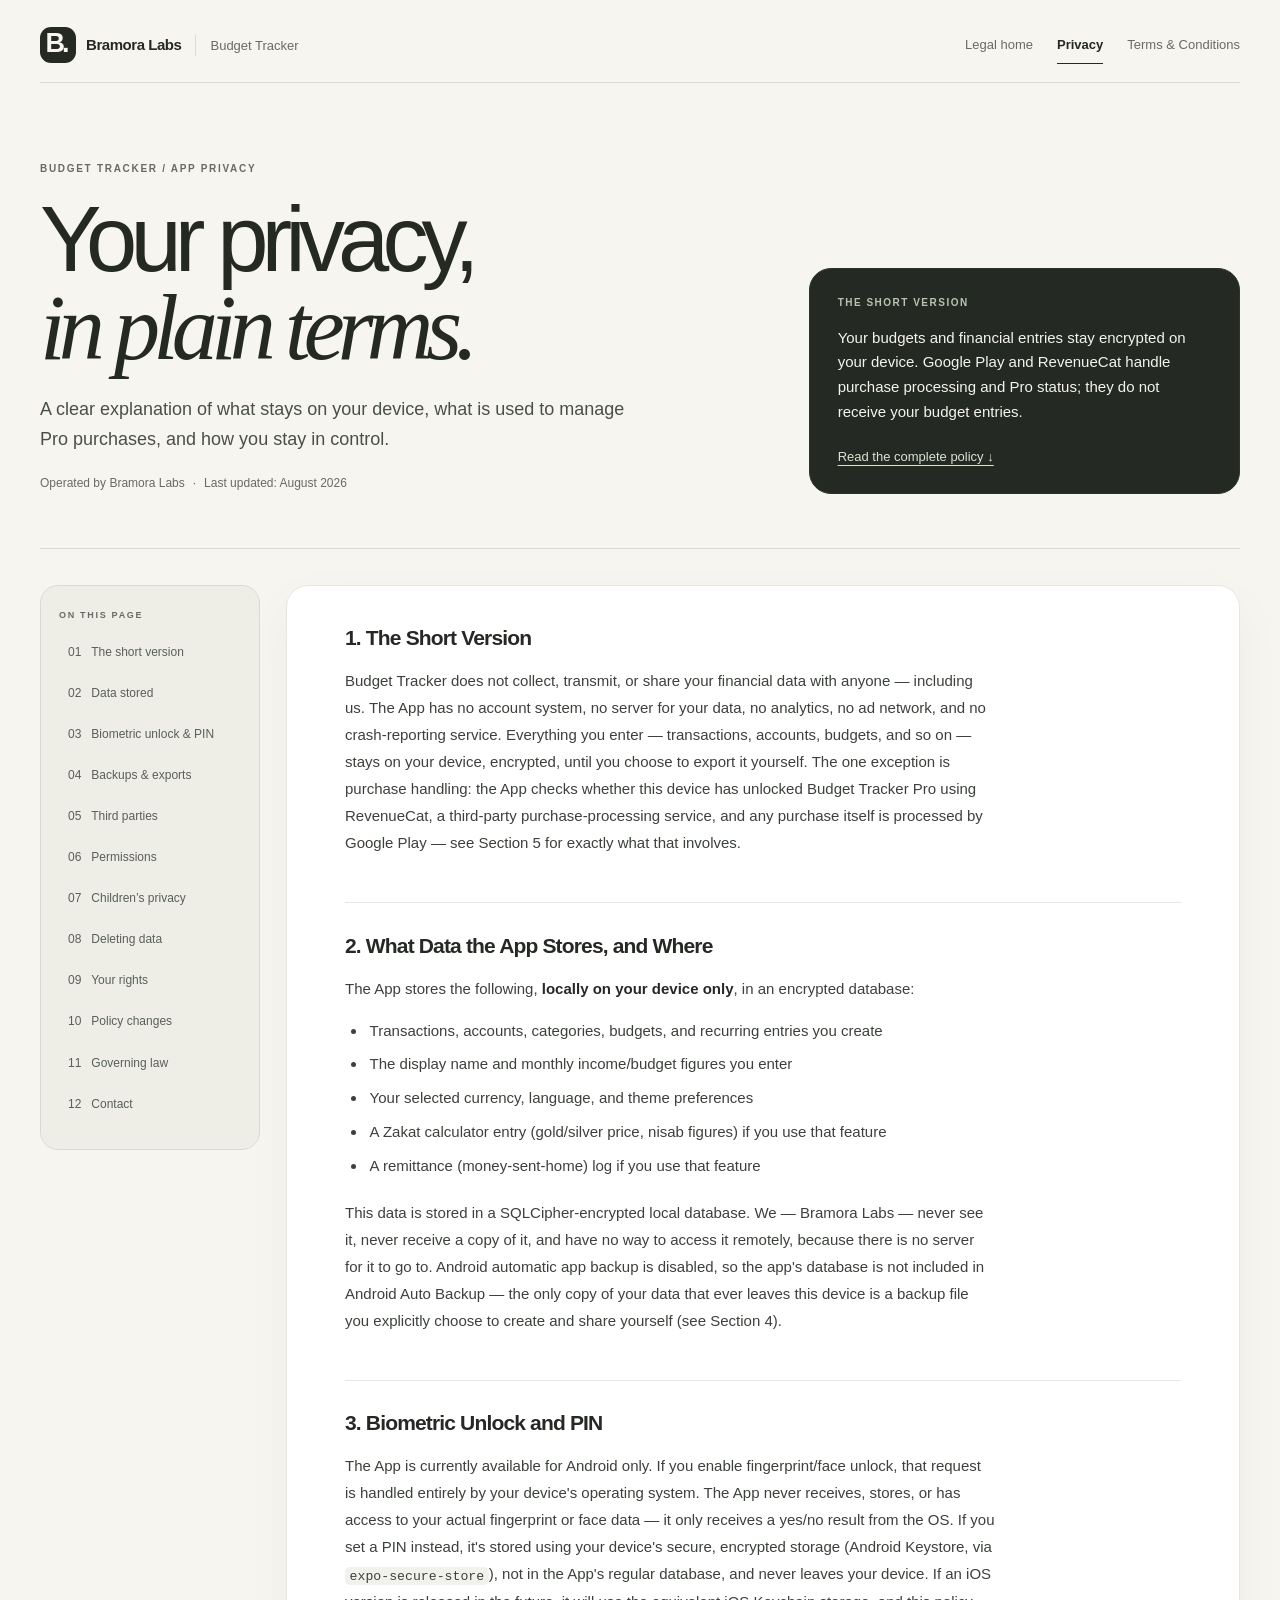
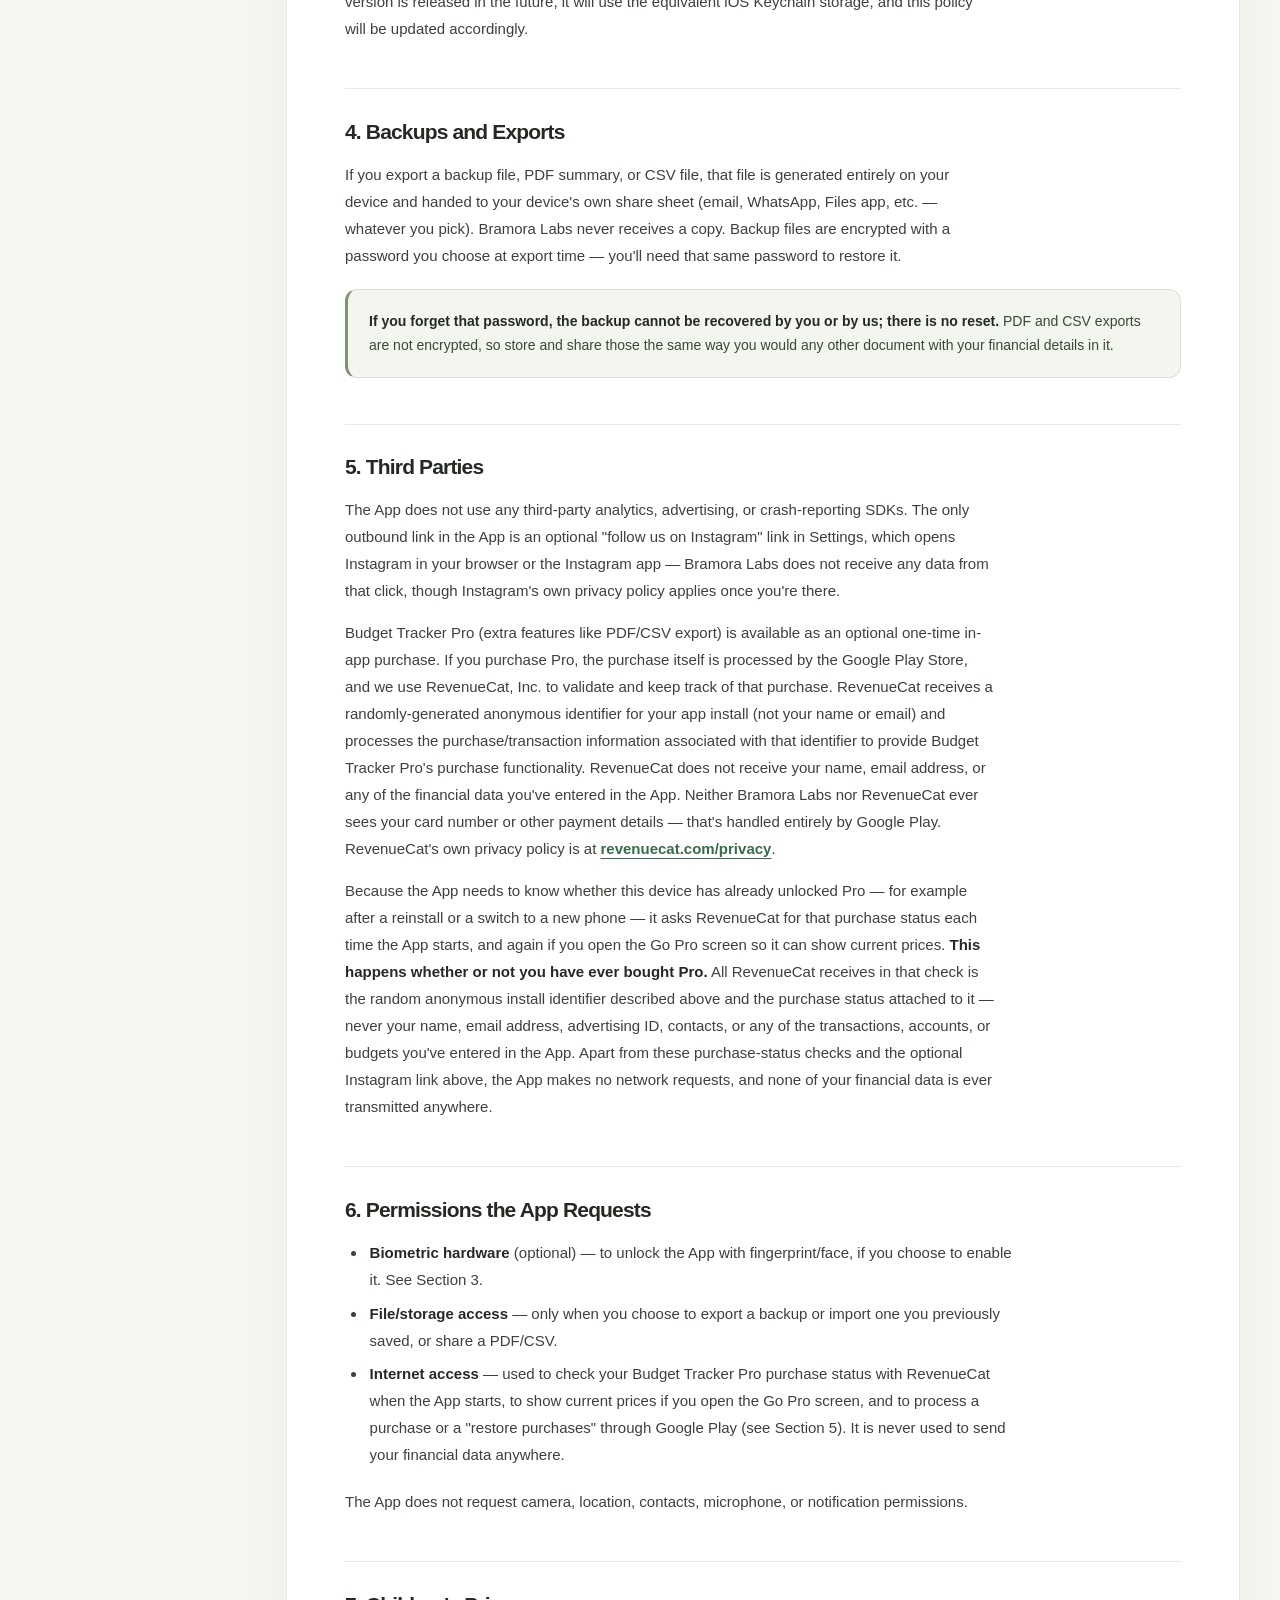
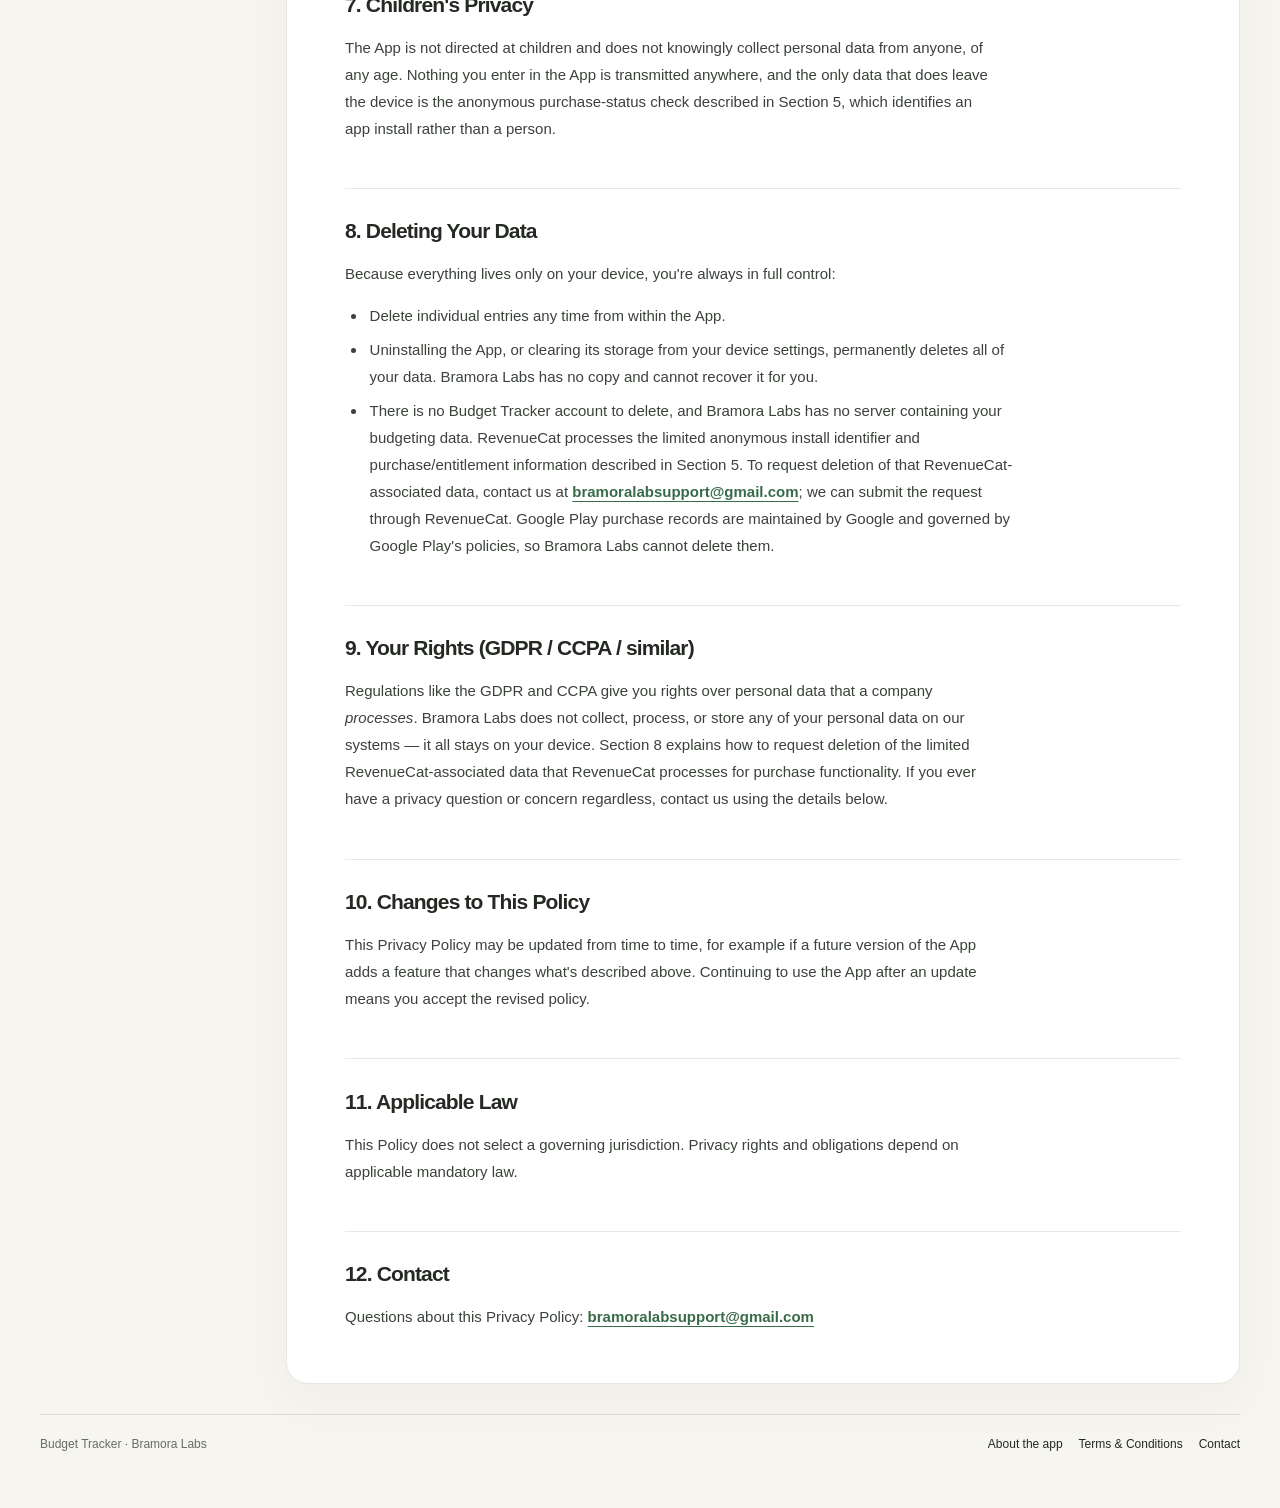
==== commit 842100f2: "Refresh app policy copy" ====
--- a/privacy.html
+++ b/privacy.html
@@ -111,8 +111,8 @@
   <h2 id="policy-changes">10. Changes to This Policy</h2>
   <p>This Privacy Policy may be updated from time to time, for example if a future version of the App adds a feature that changes what's described above. Continuing to use the App after an update means you accept the revised policy.</p>
 
-  <h2 id="governing-law">11. Governing Law</h2>
-  <p>This Policy is governed by the laws of the United Arab Emirates, without regard to its conflict-of-law principles.</p>
+  <h2 id="governing-law">11. Applicable Law</h2>
+  <p>This Policy does not select a governing jurisdiction. Privacy rights and obligations depend on applicable mandatory law.</p>
 
   <h2 id="contact">12. Contact</h2>
   <p>Questions about this Privacy Policy: <a href="mailto:bramoralabsupport@gmail.com">bramoralabsupport@gmail.com</a></p>
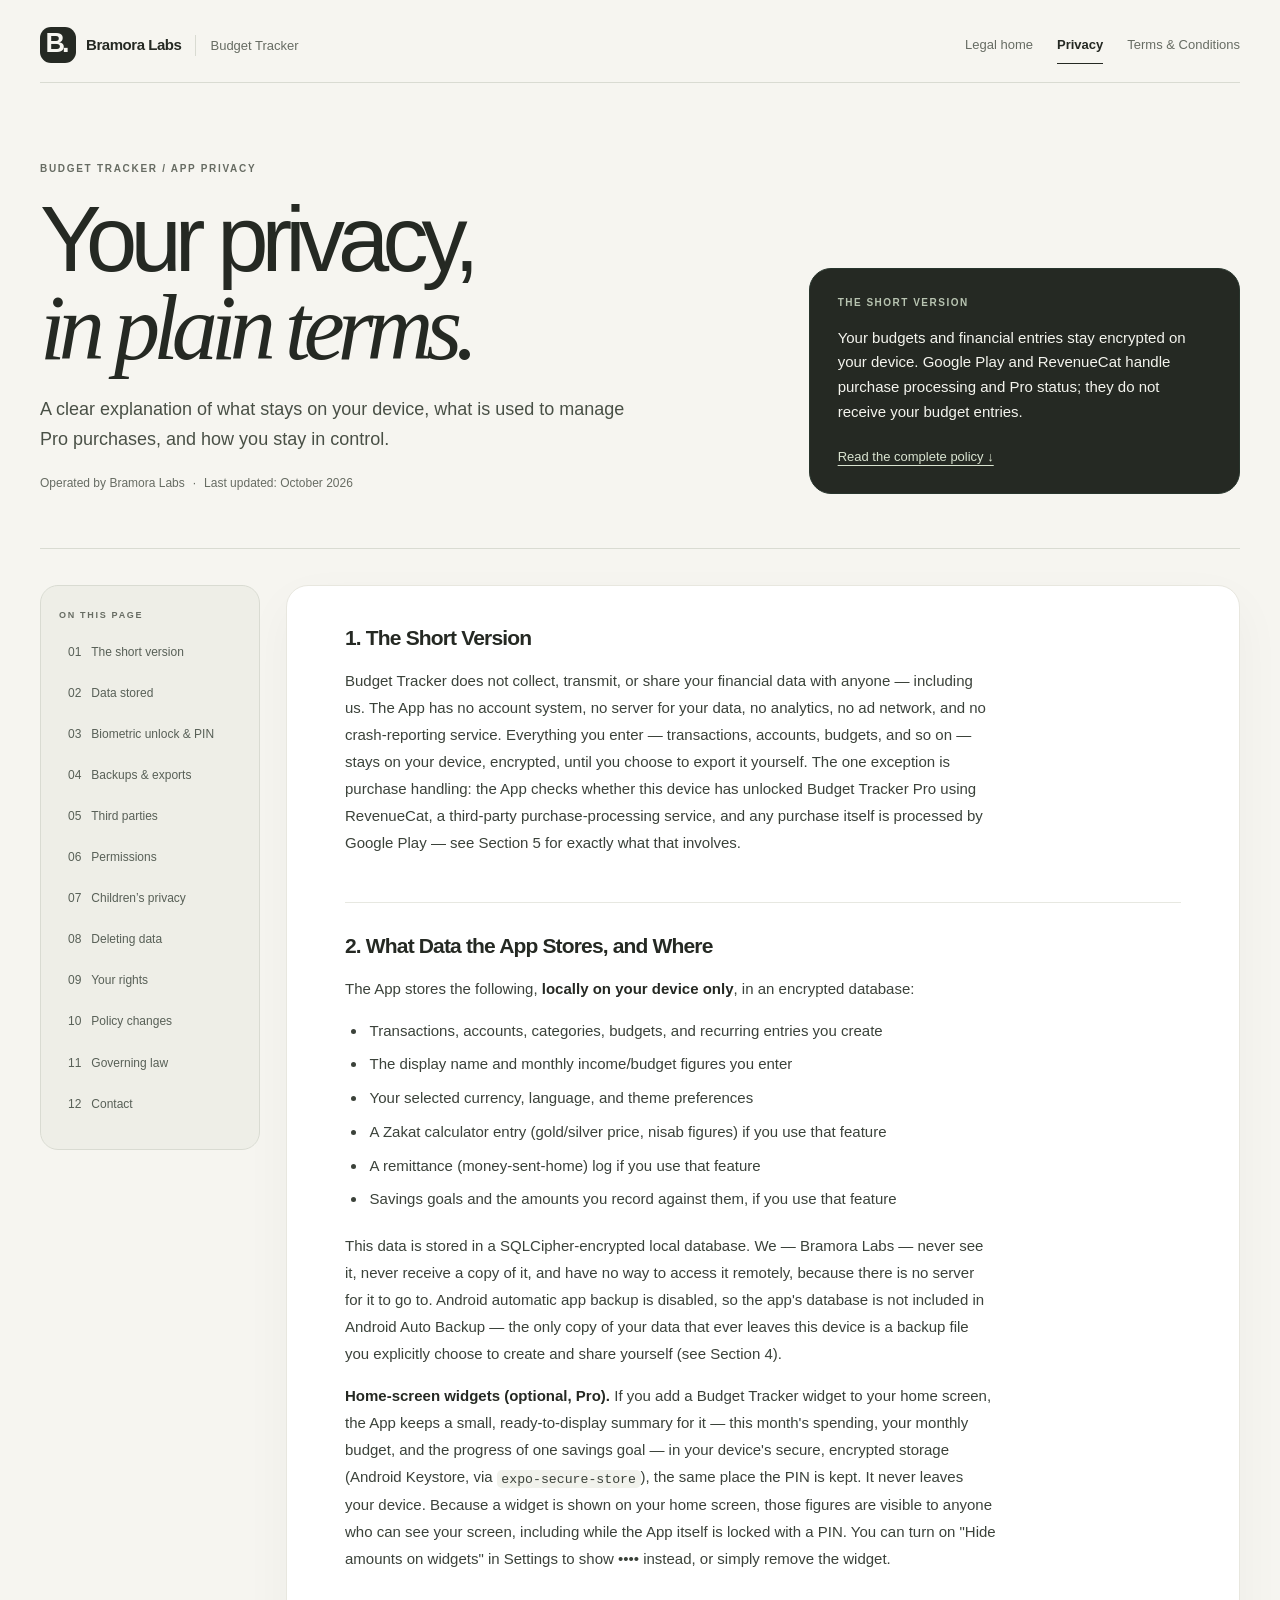
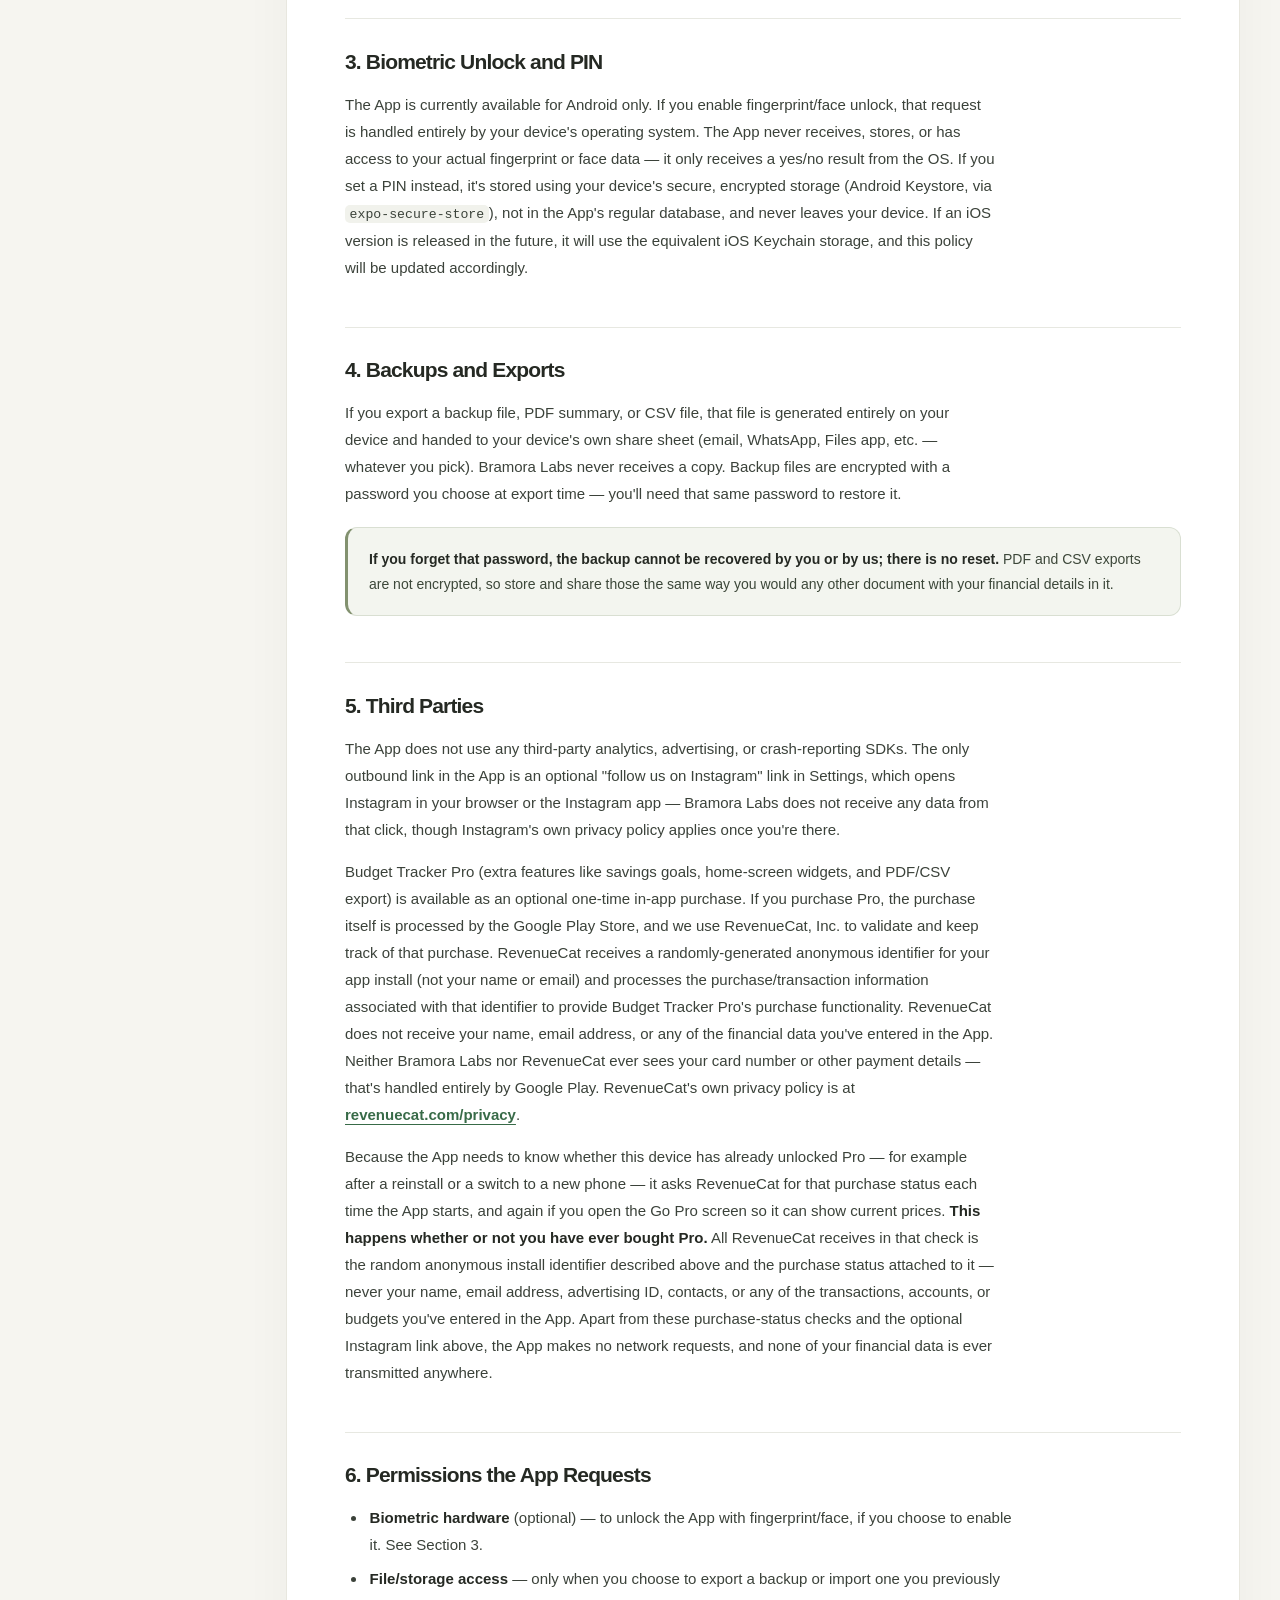
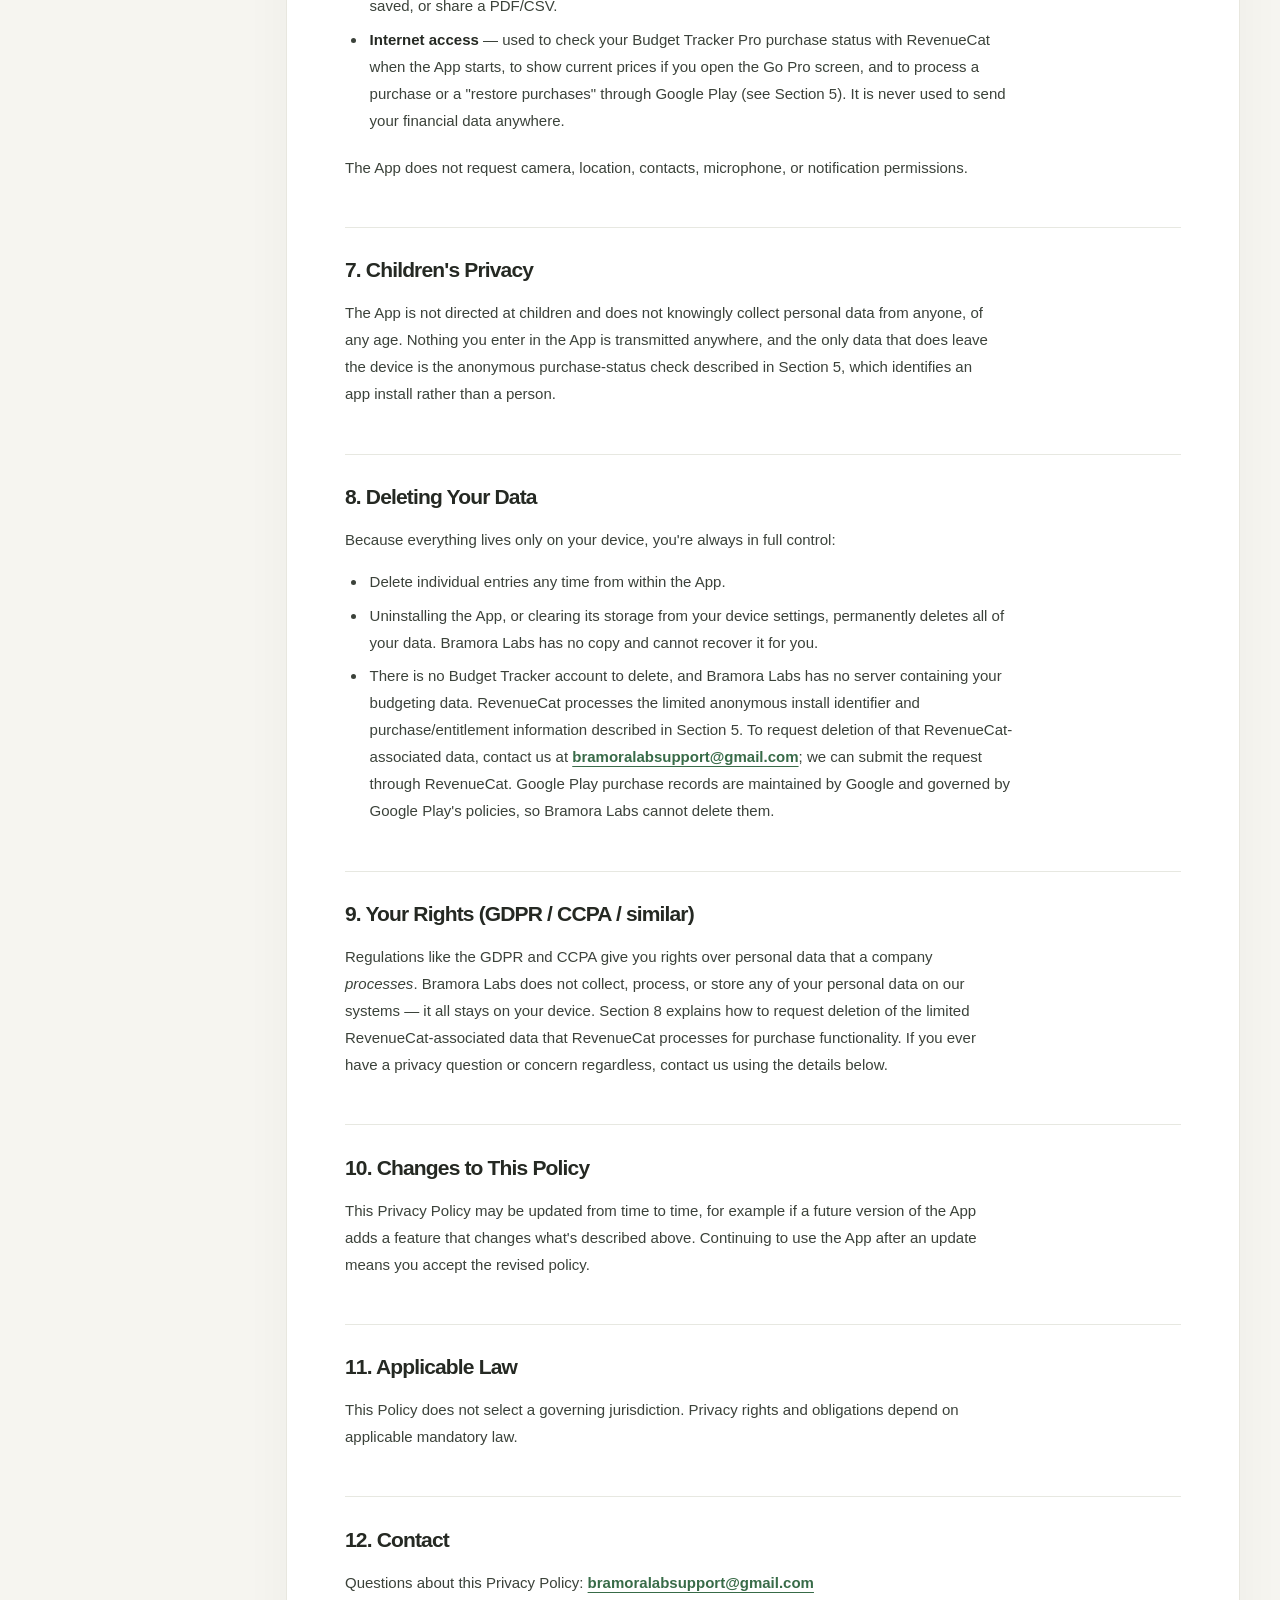
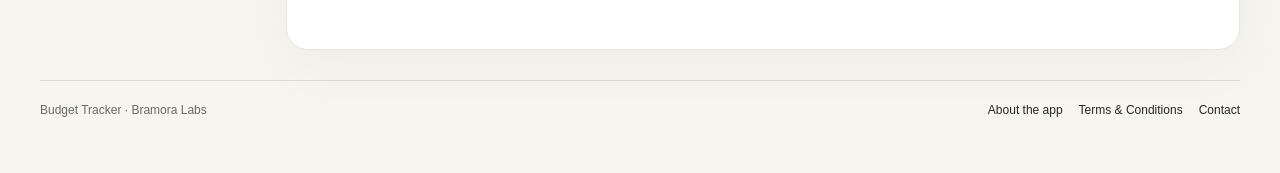
==== commit 72a0259b: "Cover savings goals and home-screen widgets (Oct 2026)" ====
--- a/privacy.html
+++ b/privacy.html
@@ -32,7 +32,7 @@
       <p class="eyebrow">BUDGET TRACKER / APP PRIVACY</p>
       <h1>Your privacy,<br><em>in plain terms.</em></h1>
       <p class="hero-lede">A clear explanation of what stays on your device, what is used to manage Pro purchases, and how you stay in control.</p>
-      <p class="meta"><span>Operated by Bramora Labs</span><span>·</span><span>Last updated: August 2026</span></p>
+      <p class="meta"><span>Operated by Bramora Labs</span><span>·</span><span>Last updated: October 2026</span></p>
     </div>
     <aside class="summary-card" aria-label="Privacy summary">
       <span class="summary-label">THE SHORT VERSION</span>
@@ -71,8 +71,10 @@
     <li>Your selected currency, language, and theme preferences</li>
     <li>A Zakat calculator entry (gold/silver price, nisab figures) if you use that feature</li>
     <li>A remittance (money-sent-home) log if you use that feature</li>
+    <li>Savings goals and the amounts you record against them, if you use that feature</li>
   </ul>
   <p>This data is stored in a SQLCipher-encrypted local database. We — Bramora Labs — never see it, never receive a copy of it, and have no way to access it remotely, because there is no server for it to go to. Android automatic app backup is disabled, so the app's database is not included in Android Auto Backup — the only copy of your data that ever leaves this device is a backup file you explicitly choose to create and share yourself (see Section 4).</p>
+  <p><strong>Home-screen widgets (optional, Pro).</strong> If you add a Budget Tracker widget to your home screen, the App keeps a small, ready-to-display summary for it — this month's spending, your monthly budget, and the progress of one savings goal — in your device's secure, encrypted storage (Android Keystore, via <code>expo-secure-store</code>), the same place the PIN is kept. It never leaves your device. Because a widget is shown on your home screen, those figures are visible to anyone who can see your screen, including while the App itself is locked with a PIN. You can turn on "Hide amounts on widgets" in Settings to show •••• instead, or simply remove the widget.</p>
 
   <h2 id="biometrics-pin">3. Biometric Unlock and PIN</h2>
   <p>The App is currently available for Android only. If you enable fingerprint/face unlock, that request is handled entirely by your device's operating system. The App never receives, stores, or has access to your actual fingerprint or face data — it only receives a yes/no result from the OS. If you set a PIN instead, it's stored using your device's secure, encrypted storage (Android Keystore, via <code>expo-secure-store</code>), not in the App's regular database, and never leaves your device. If an iOS version is released in the future, it will use the equivalent iOS Keychain storage, and this policy will be updated accordingly.</p>
@@ -83,7 +85,7 @@
 
   <h2 id="third-parties">5. Third Parties</h2>
   <p>The App does not use any third-party analytics, advertising, or crash-reporting SDKs. The only outbound link in the App is an optional "follow us on Instagram" link in Settings, which opens Instagram in your browser or the Instagram app — Bramora Labs does not receive any data from that click, though Instagram's own privacy policy applies once you're there.</p>
-  <p>Budget Tracker Pro (extra features like PDF/CSV export) is available as an optional one-time in-app purchase. If you purchase Pro, the purchase itself is processed by the Google Play Store, and we use RevenueCat, Inc. to validate and keep track of that purchase. RevenueCat receives a randomly-generated anonymous identifier for your app install (not your name or email) and processes the purchase/transaction information associated with that identifier to provide Budget Tracker Pro's purchase functionality. RevenueCat does not receive your name, email address, or any of the financial data you've entered in the App. Neither Bramora Labs nor RevenueCat ever sees your card number or other payment details — that's handled entirely by Google Play. RevenueCat's own privacy policy is at <a href="https://www.revenuecat.com/privacy">revenuecat.com/privacy</a>.</p>
+  <p>Budget Tracker Pro (extra features like savings goals, home-screen widgets, and PDF/CSV export) is available as an optional one-time in-app purchase. If you purchase Pro, the purchase itself is processed by the Google Play Store, and we use RevenueCat, Inc. to validate and keep track of that purchase. RevenueCat receives a randomly-generated anonymous identifier for your app install (not your name or email) and processes the purchase/transaction information associated with that identifier to provide Budget Tracker Pro's purchase functionality. RevenueCat does not receive your name, email address, or any of the financial data you've entered in the App. Neither Bramora Labs nor RevenueCat ever sees your card number or other payment details — that's handled entirely by Google Play. RevenueCat's own privacy policy is at <a href="https://www.revenuecat.com/privacy">revenuecat.com/privacy</a>.</p>
   <p>Because the App needs to know whether this device has already unlocked Pro — for example after a reinstall or a switch to a new phone — it asks RevenueCat for that purchase status each time the App starts, and again if you open the Go Pro screen so it can show current prices. <strong>This happens whether or not you have ever bought Pro.</strong> All RevenueCat receives in that check is the random anonymous install identifier described above and the purchase status attached to it — never your name, email address, advertising ID, contacts, or any of the transactions, accounts, or budgets you've entered in the App. Apart from these purchase-status checks and the optional Instagram link above, the App makes no network requests, and none of your financial data is ever transmitted anywhere.</p>
 
   <h2 id="permissions">6. Permissions the App Requests</h2>
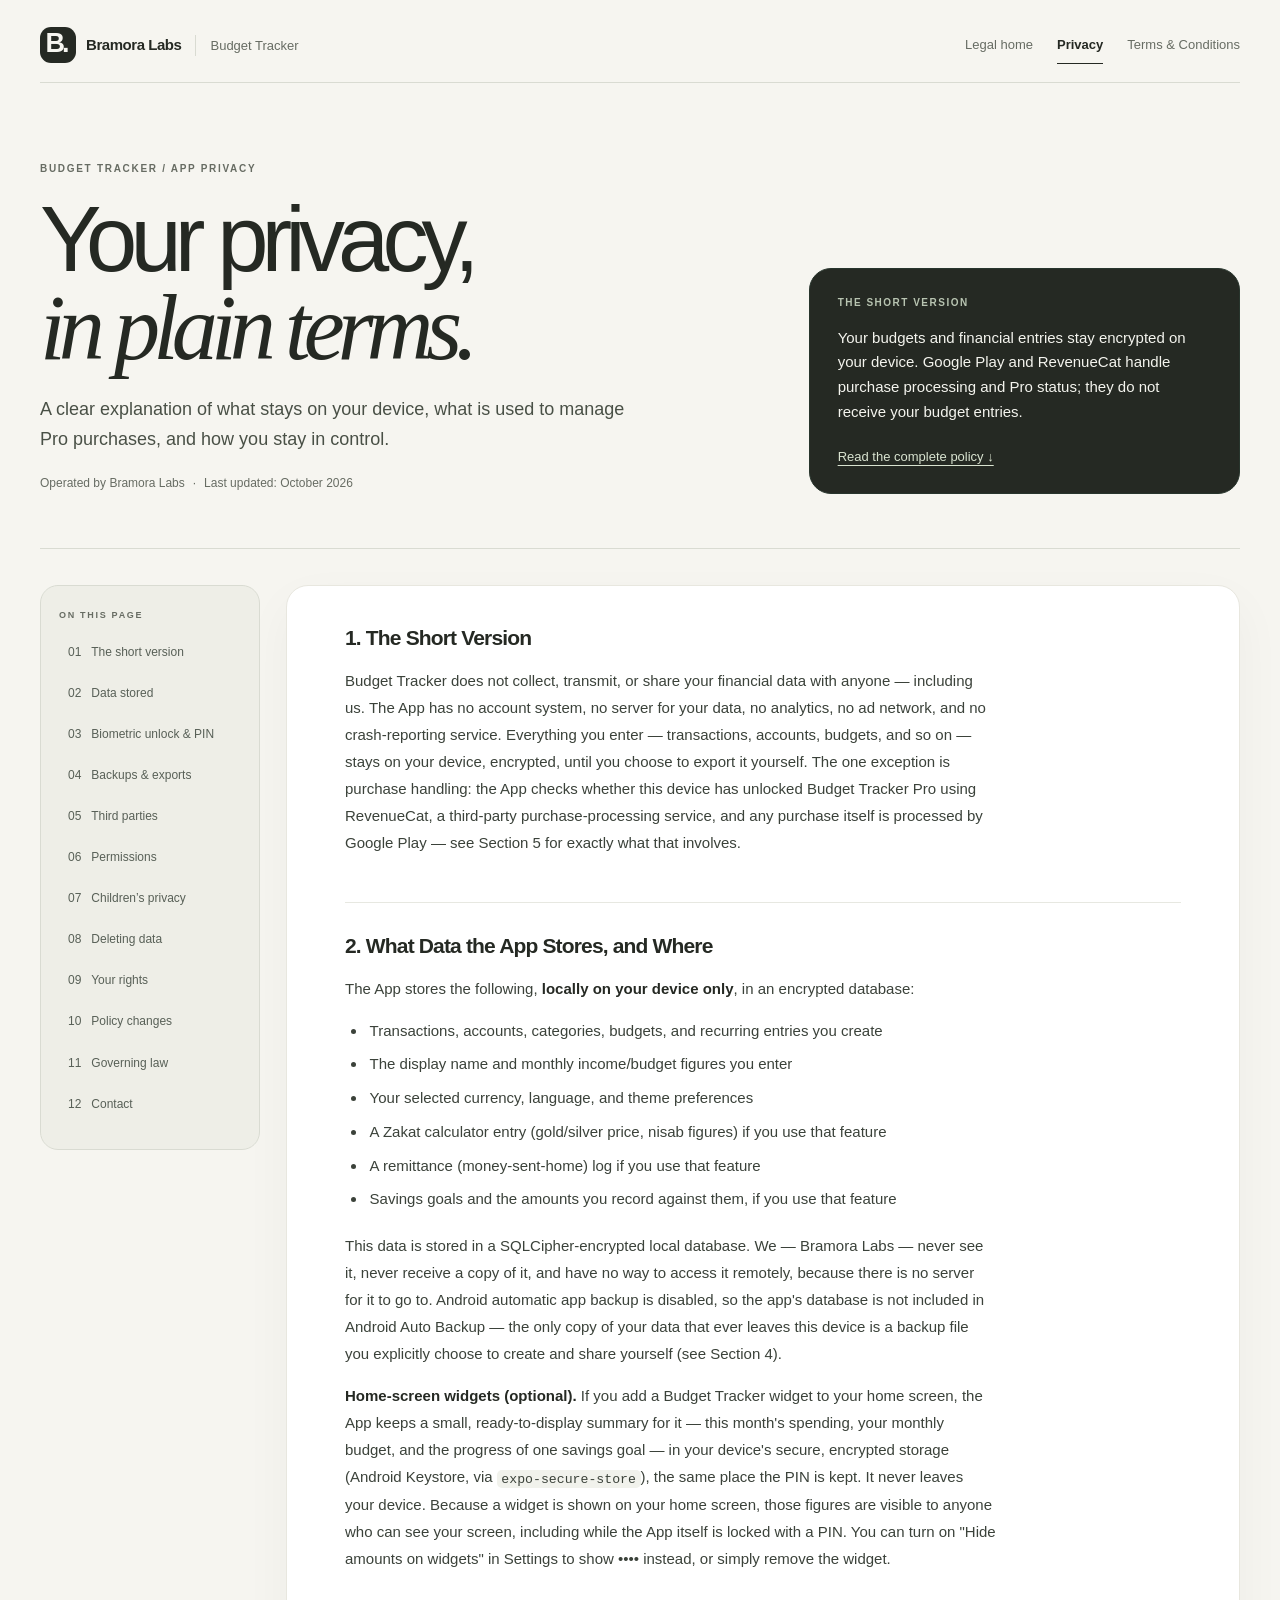
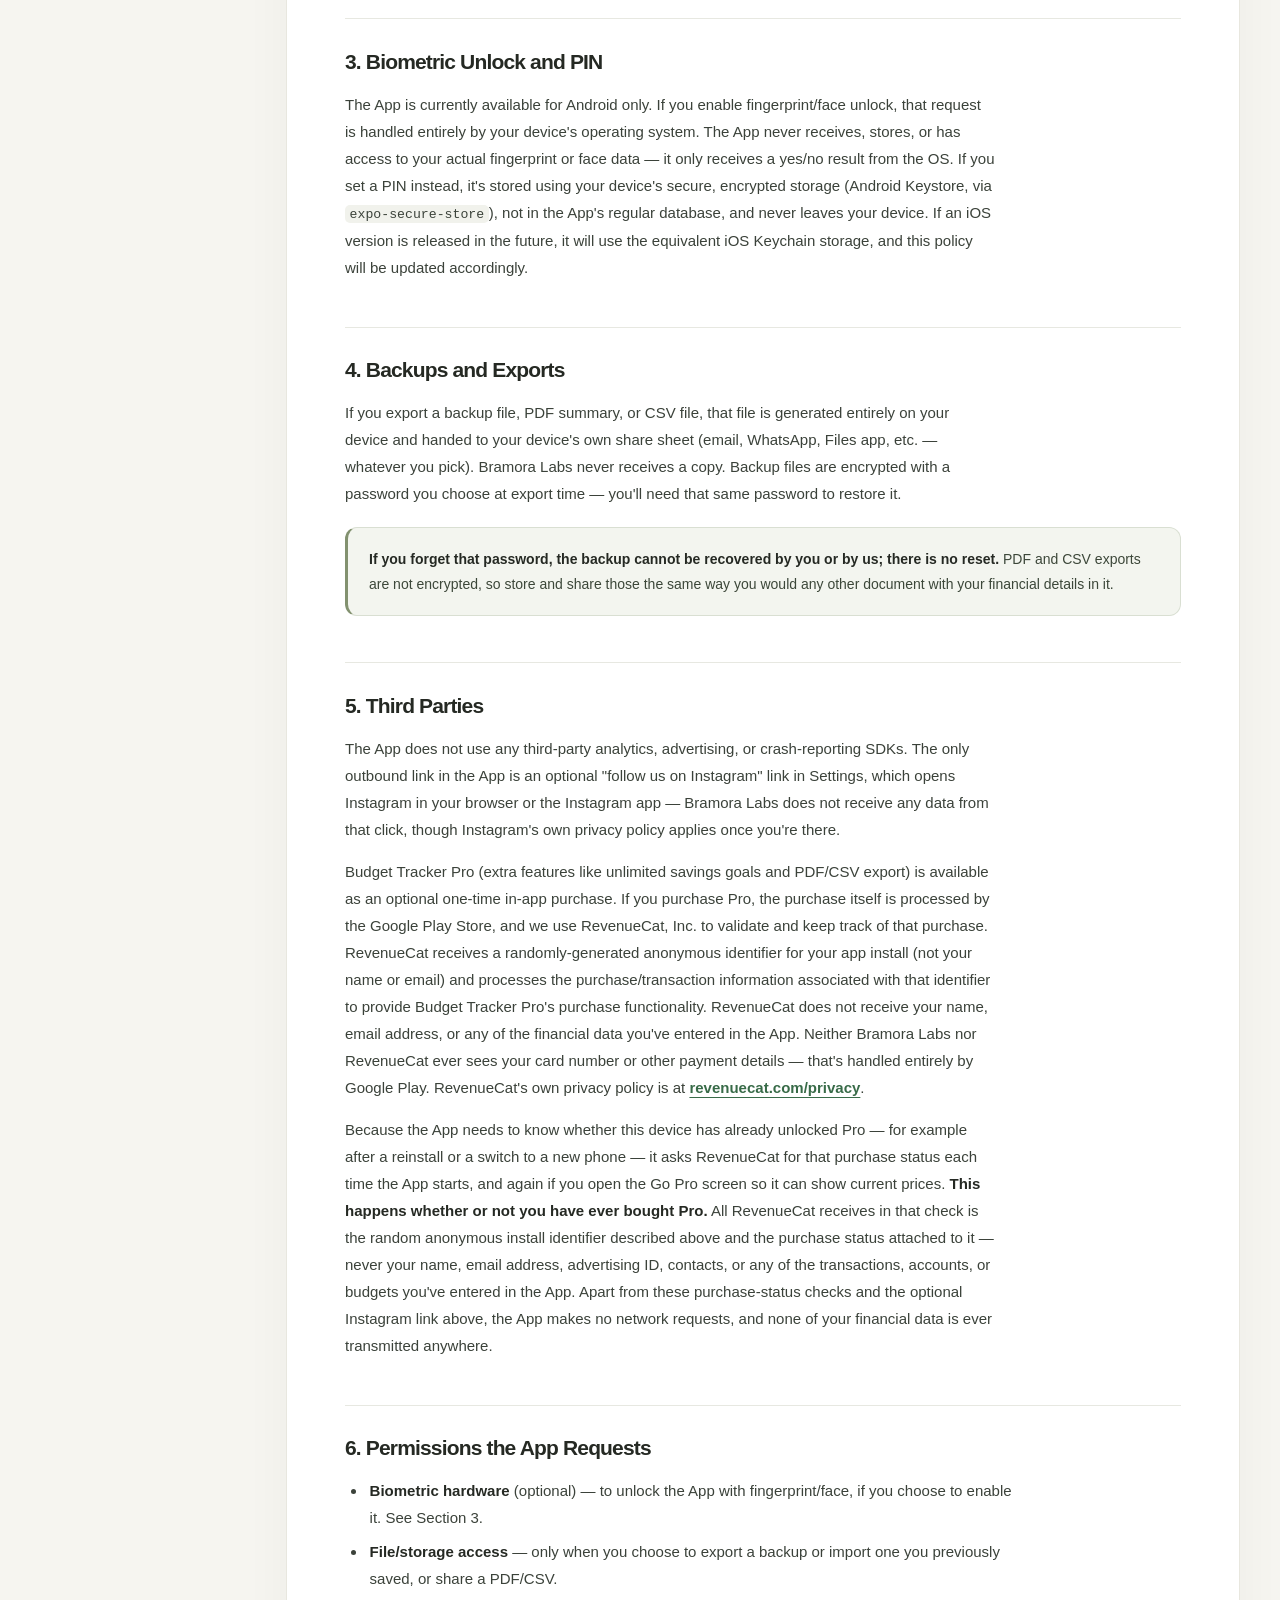
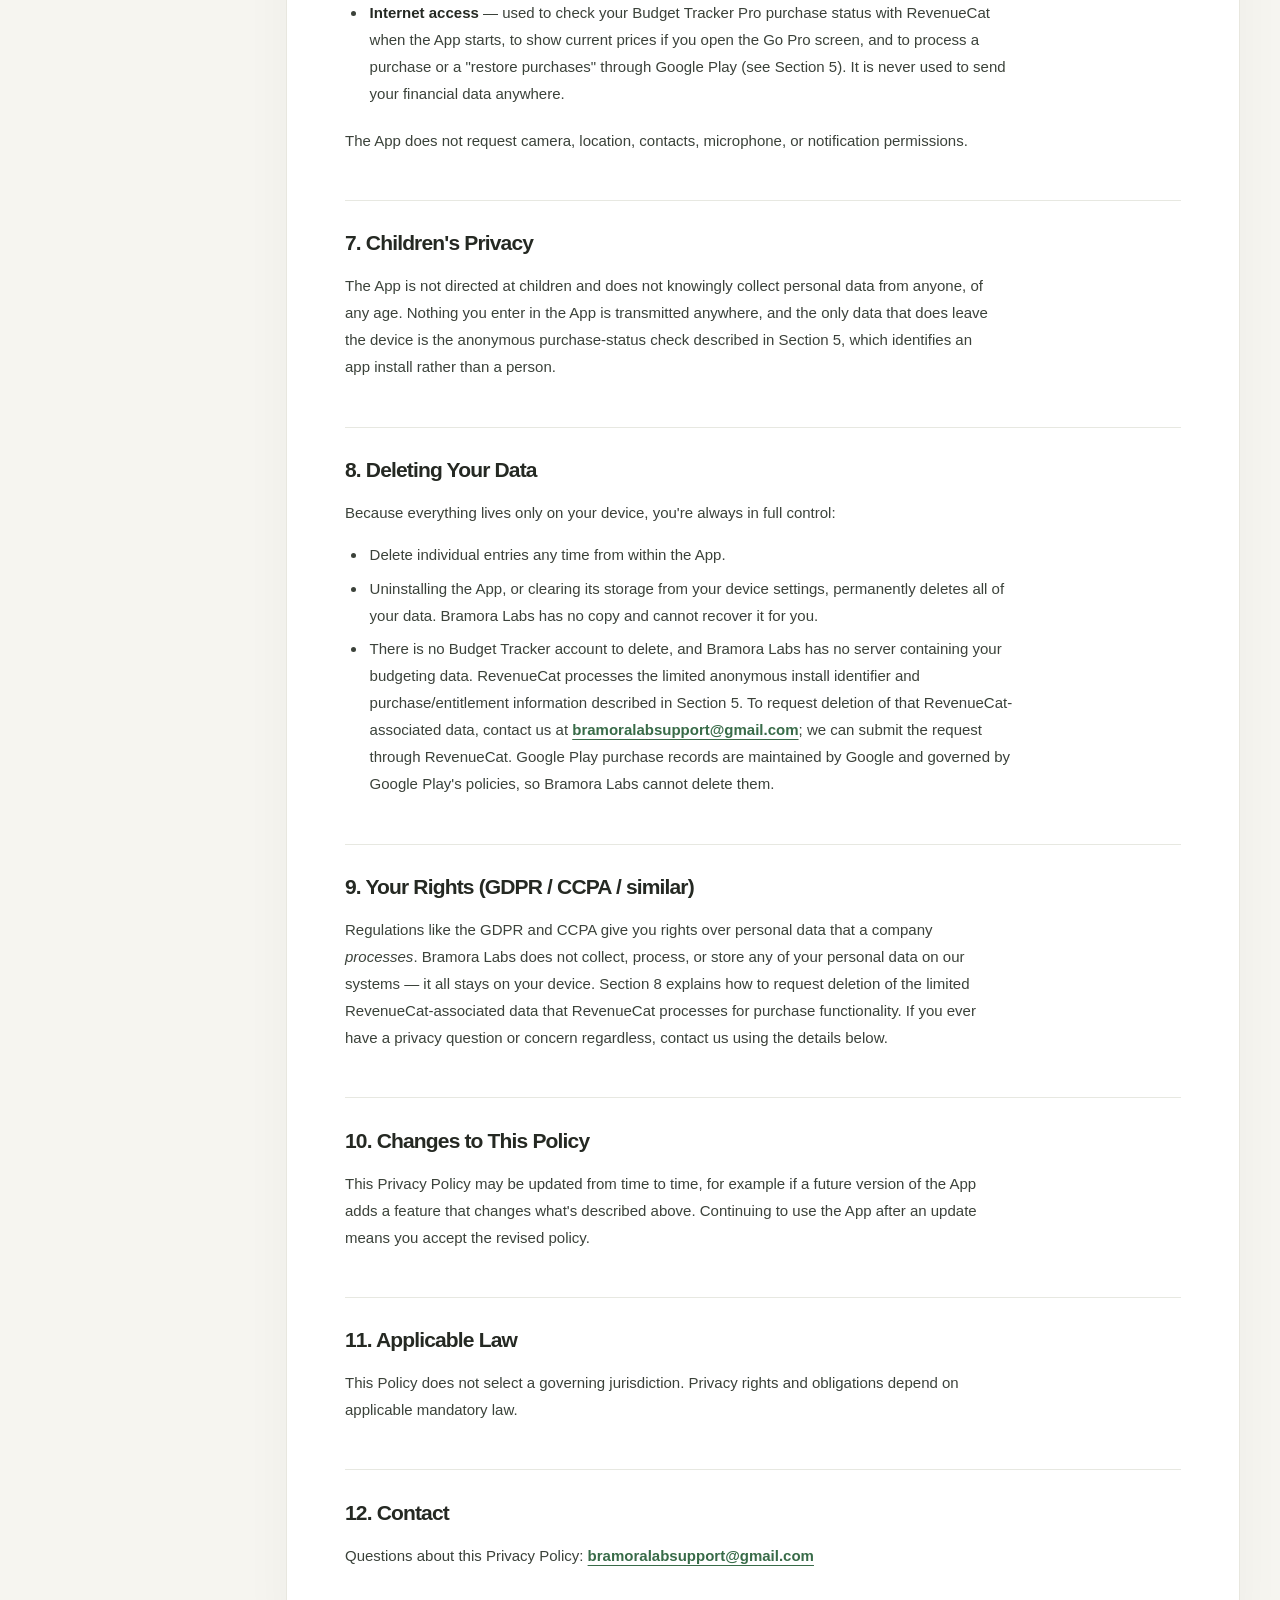
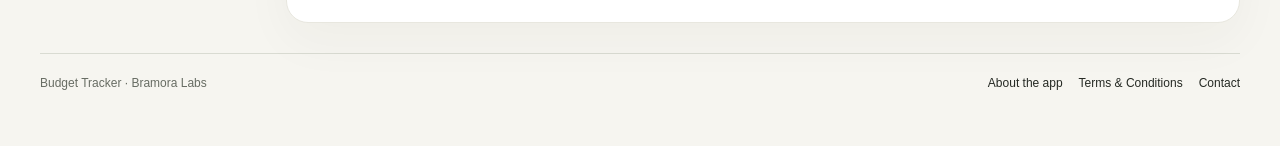
==== commit 29e681cb: "Policy: widgets are free; Pro = unlimited goals + exports" ====
--- a/privacy.html
+++ b/privacy.html
@@ -74,7 +74,7 @@
     <li>Savings goals and the amounts you record against them, if you use that feature</li>
   </ul>
   <p>This data is stored in a SQLCipher-encrypted local database. We — Bramora Labs — never see it, never receive a copy of it, and have no way to access it remotely, because there is no server for it to go to. Android automatic app backup is disabled, so the app's database is not included in Android Auto Backup — the only copy of your data that ever leaves this device is a backup file you explicitly choose to create and share yourself (see Section 4).</p>
-  <p><strong>Home-screen widgets (optional, Pro).</strong> If you add a Budget Tracker widget to your home screen, the App keeps a small, ready-to-display summary for it — this month's spending, your monthly budget, and the progress of one savings goal — in your device's secure, encrypted storage (Android Keystore, via <code>expo-secure-store</code>), the same place the PIN is kept. It never leaves your device. Because a widget is shown on your home screen, those figures are visible to anyone who can see your screen, including while the App itself is locked with a PIN. You can turn on "Hide amounts on widgets" in Settings to show •••• instead, or simply remove the widget.</p>
+  <p><strong>Home-screen widgets (optional).</strong> If you add a Budget Tracker widget to your home screen, the App keeps a small, ready-to-display summary for it — this month's spending, your monthly budget, and the progress of one savings goal — in your device's secure, encrypted storage (Android Keystore, via <code>expo-secure-store</code>), the same place the PIN is kept. It never leaves your device. Because a widget is shown on your home screen, those figures are visible to anyone who can see your screen, including while the App itself is locked with a PIN. You can turn on "Hide amounts on widgets" in Settings to show •••• instead, or simply remove the widget.</p>
 
   <h2 id="biometrics-pin">3. Biometric Unlock and PIN</h2>
   <p>The App is currently available for Android only. If you enable fingerprint/face unlock, that request is handled entirely by your device's operating system. The App never receives, stores, or has access to your actual fingerprint or face data — it only receives a yes/no result from the OS. If you set a PIN instead, it's stored using your device's secure, encrypted storage (Android Keystore, via <code>expo-secure-store</code>), not in the App's regular database, and never leaves your device. If an iOS version is released in the future, it will use the equivalent iOS Keychain storage, and this policy will be updated accordingly.</p>
@@ -85,7 +85,7 @@
 
   <h2 id="third-parties">5. Third Parties</h2>
   <p>The App does not use any third-party analytics, advertising, or crash-reporting SDKs. The only outbound link in the App is an optional "follow us on Instagram" link in Settings, which opens Instagram in your browser or the Instagram app — Bramora Labs does not receive any data from that click, though Instagram's own privacy policy applies once you're there.</p>
-  <p>Budget Tracker Pro (extra features like savings goals, home-screen widgets, and PDF/CSV export) is available as an optional one-time in-app purchase. If you purchase Pro, the purchase itself is processed by the Google Play Store, and we use RevenueCat, Inc. to validate and keep track of that purchase. RevenueCat receives a randomly-generated anonymous identifier for your app install (not your name or email) and processes the purchase/transaction information associated with that identifier to provide Budget Tracker Pro's purchase functionality. RevenueCat does not receive your name, email address, or any of the financial data you've entered in the App. Neither Bramora Labs nor RevenueCat ever sees your card number or other payment details — that's handled entirely by Google Play. RevenueCat's own privacy policy is at <a href="https://www.revenuecat.com/privacy">revenuecat.com/privacy</a>.</p>
+  <p>Budget Tracker Pro (extra features like unlimited savings goals and PDF/CSV export) is available as an optional one-time in-app purchase. If you purchase Pro, the purchase itself is processed by the Google Play Store, and we use RevenueCat, Inc. to validate and keep track of that purchase. RevenueCat receives a randomly-generated anonymous identifier for your app install (not your name or email) and processes the purchase/transaction information associated with that identifier to provide Budget Tracker Pro's purchase functionality. RevenueCat does not receive your name, email address, or any of the financial data you've entered in the App. Neither Bramora Labs nor RevenueCat ever sees your card number or other payment details — that's handled entirely by Google Play. RevenueCat's own privacy policy is at <a href="https://www.revenuecat.com/privacy">revenuecat.com/privacy</a>.</p>
   <p>Because the App needs to know whether this device has already unlocked Pro — for example after a reinstall or a switch to a new phone — it asks RevenueCat for that purchase status each time the App starts, and again if you open the Go Pro screen so it can show current prices. <strong>This happens whether or not you have ever bought Pro.</strong> All RevenueCat receives in that check is the random anonymous install identifier described above and the purchase status attached to it — never your name, email address, advertising ID, contacts, or any of the transactions, accounts, or budgets you've entered in the App. Apart from these purchase-status checks and the optional Instagram link above, the App makes no network requests, and none of your financial data is ever transmitted anywhere.</p>
 
   <h2 id="permissions">6. Permissions the App Requests</h2>
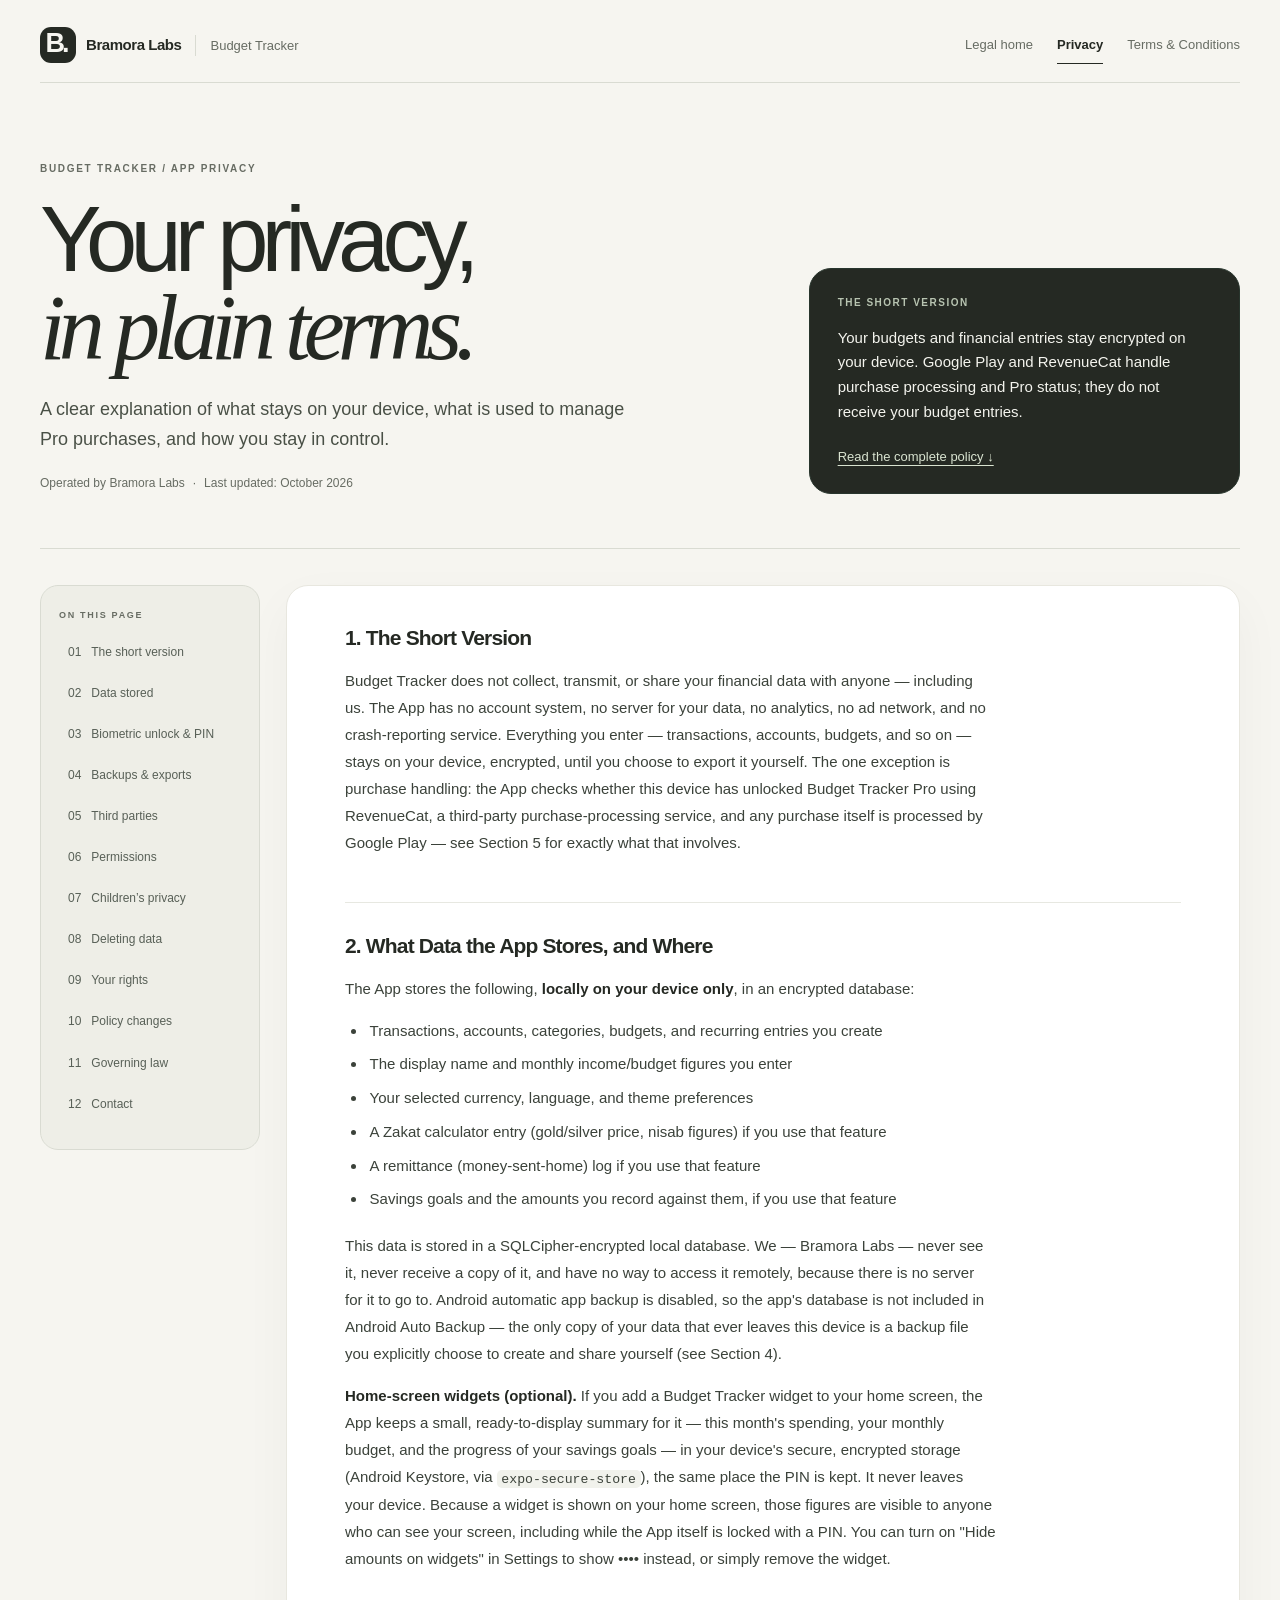
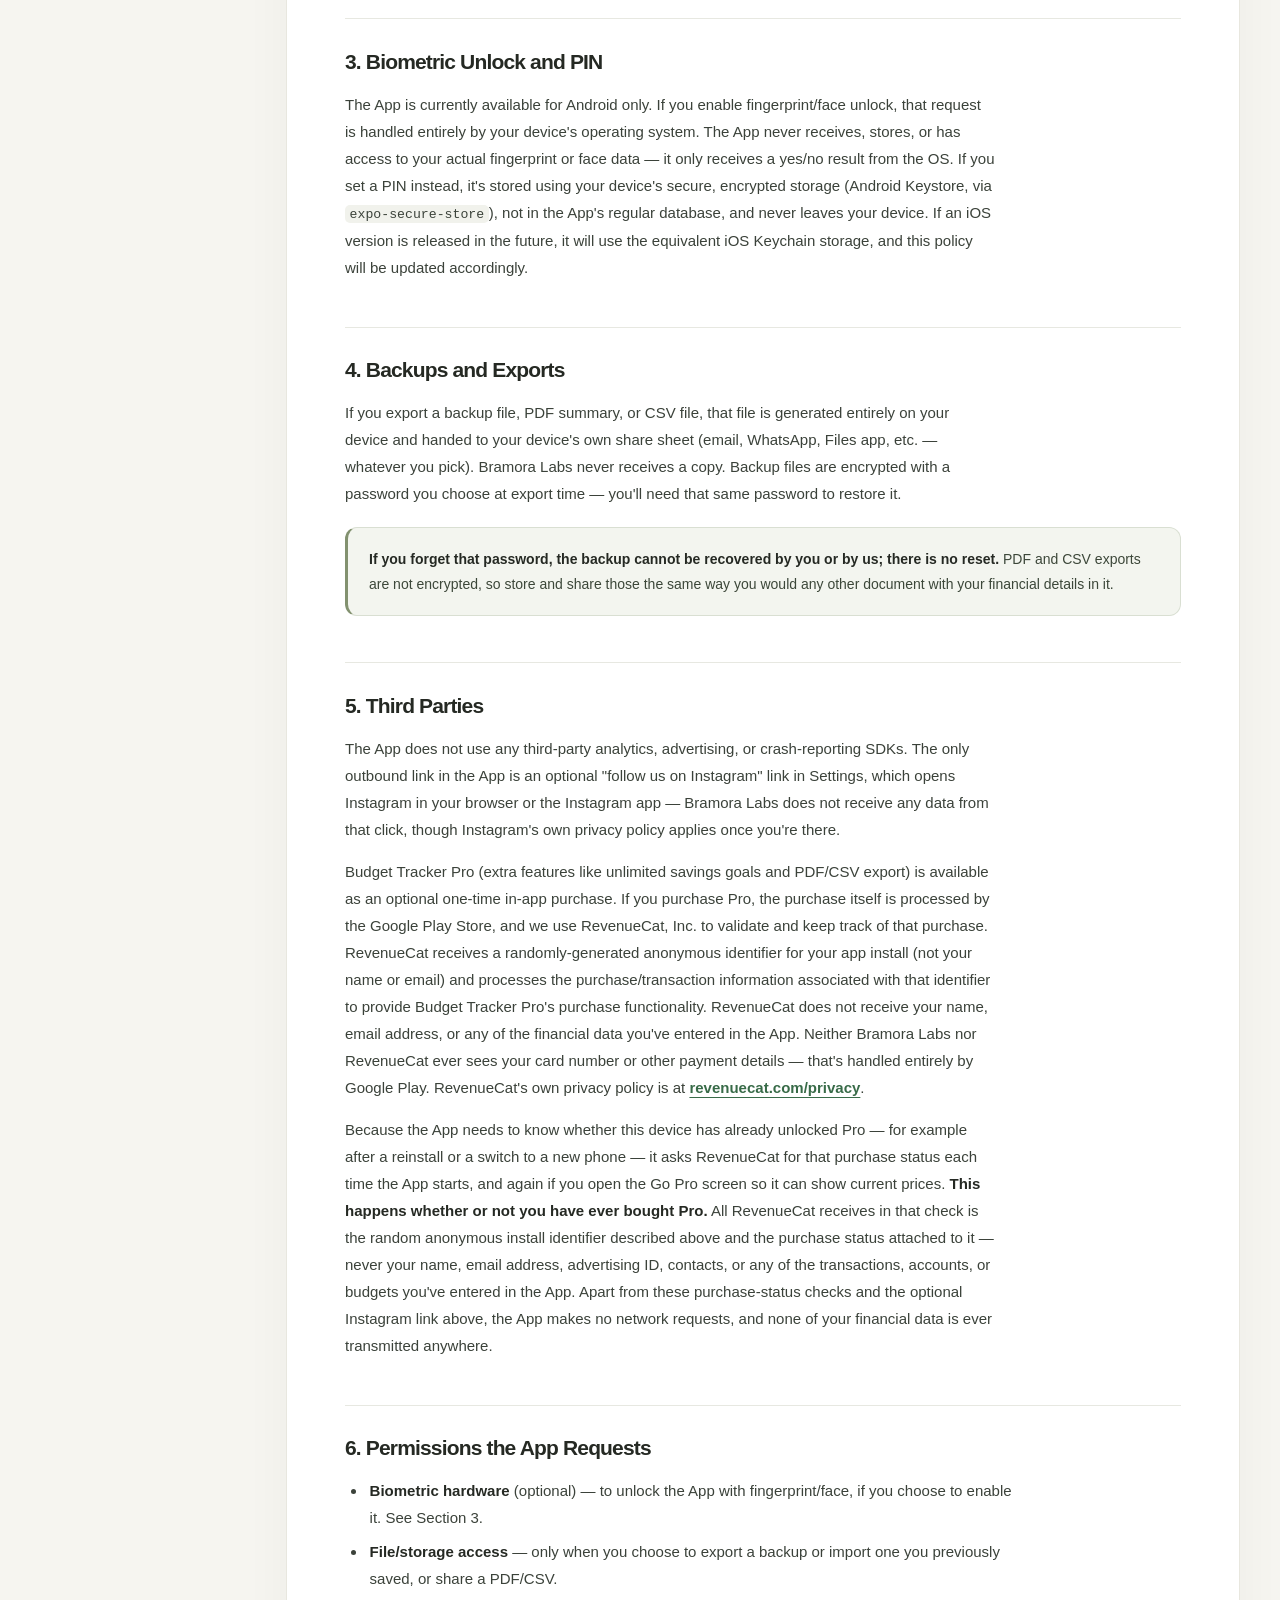
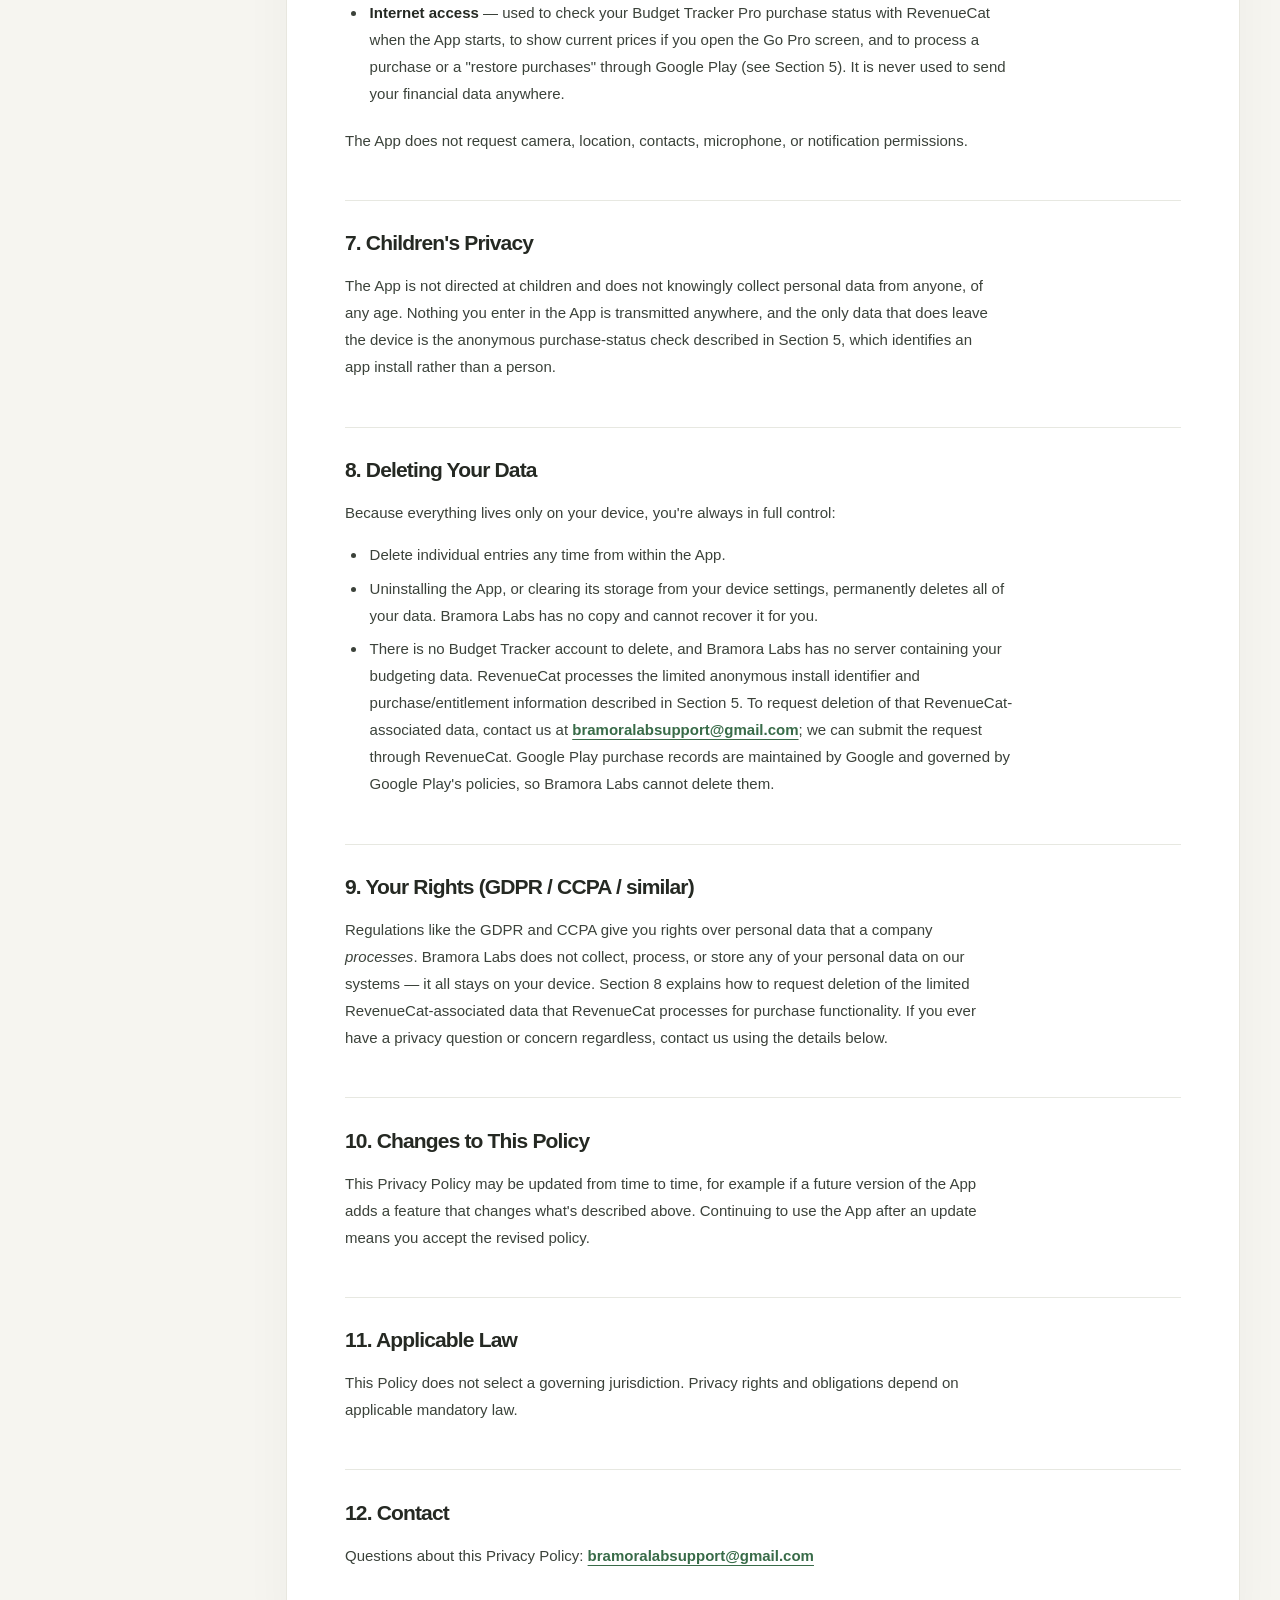
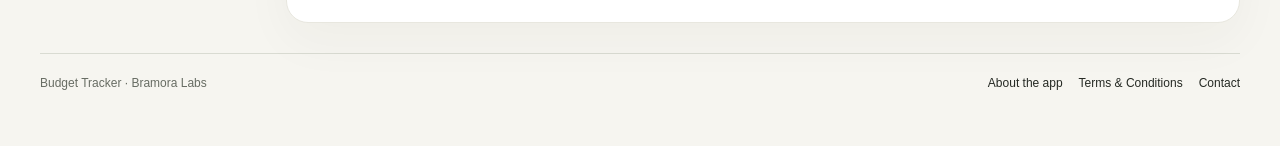
==== commit e95b6f2a: "Policy/terms: widget wording, goal estimate disclaimer, free/Pro split" ====
--- a/privacy.html
+++ b/privacy.html
@@ -74,7 +74,7 @@
     <li>Savings goals and the amounts you record against them, if you use that feature</li>
   </ul>
   <p>This data is stored in a SQLCipher-encrypted local database. We — Bramora Labs — never see it, never receive a copy of it, and have no way to access it remotely, because there is no server for it to go to. Android automatic app backup is disabled, so the app's database is not included in Android Auto Backup — the only copy of your data that ever leaves this device is a backup file you explicitly choose to create and share yourself (see Section 4).</p>
-  <p><strong>Home-screen widgets (optional).</strong> If you add a Budget Tracker widget to your home screen, the App keeps a small, ready-to-display summary for it — this month's spending, your monthly budget, and the progress of one savings goal — in your device's secure, encrypted storage (Android Keystore, via <code>expo-secure-store</code>), the same place the PIN is kept. It never leaves your device. Because a widget is shown on your home screen, those figures are visible to anyone who can see your screen, including while the App itself is locked with a PIN. You can turn on "Hide amounts on widgets" in Settings to show •••• instead, or simply remove the widget.</p>
+  <p><strong>Home-screen widgets (optional).</strong> If you add a Budget Tracker widget to your home screen, the App keeps a small, ready-to-display summary for it — this month's spending, your monthly budget, and the progress of your savings goals — in your device's secure, encrypted storage (Android Keystore, via <code>expo-secure-store</code>), the same place the PIN is kept. It never leaves your device. Because a widget is shown on your home screen, those figures are visible to anyone who can see your screen, including while the App itself is locked with a PIN. You can turn on "Hide amounts on widgets" in Settings to show •••• instead, or simply remove the widget.</p>
 
   <h2 id="biometrics-pin">3. Biometric Unlock and PIN</h2>
   <p>The App is currently available for Android only. If you enable fingerprint/face unlock, that request is handled entirely by your device's operating system. The App never receives, stores, or has access to your actual fingerprint or face data — it only receives a yes/no result from the OS. If you set a PIN instead, it's stored using your device's secure, encrypted storage (Android Keystore, via <code>expo-secure-store</code>), not in the App's regular database, and never leaves your device. If an iOS version is released in the future, it will use the equivalent iOS Keychain storage, and this policy will be updated accordingly.</p>
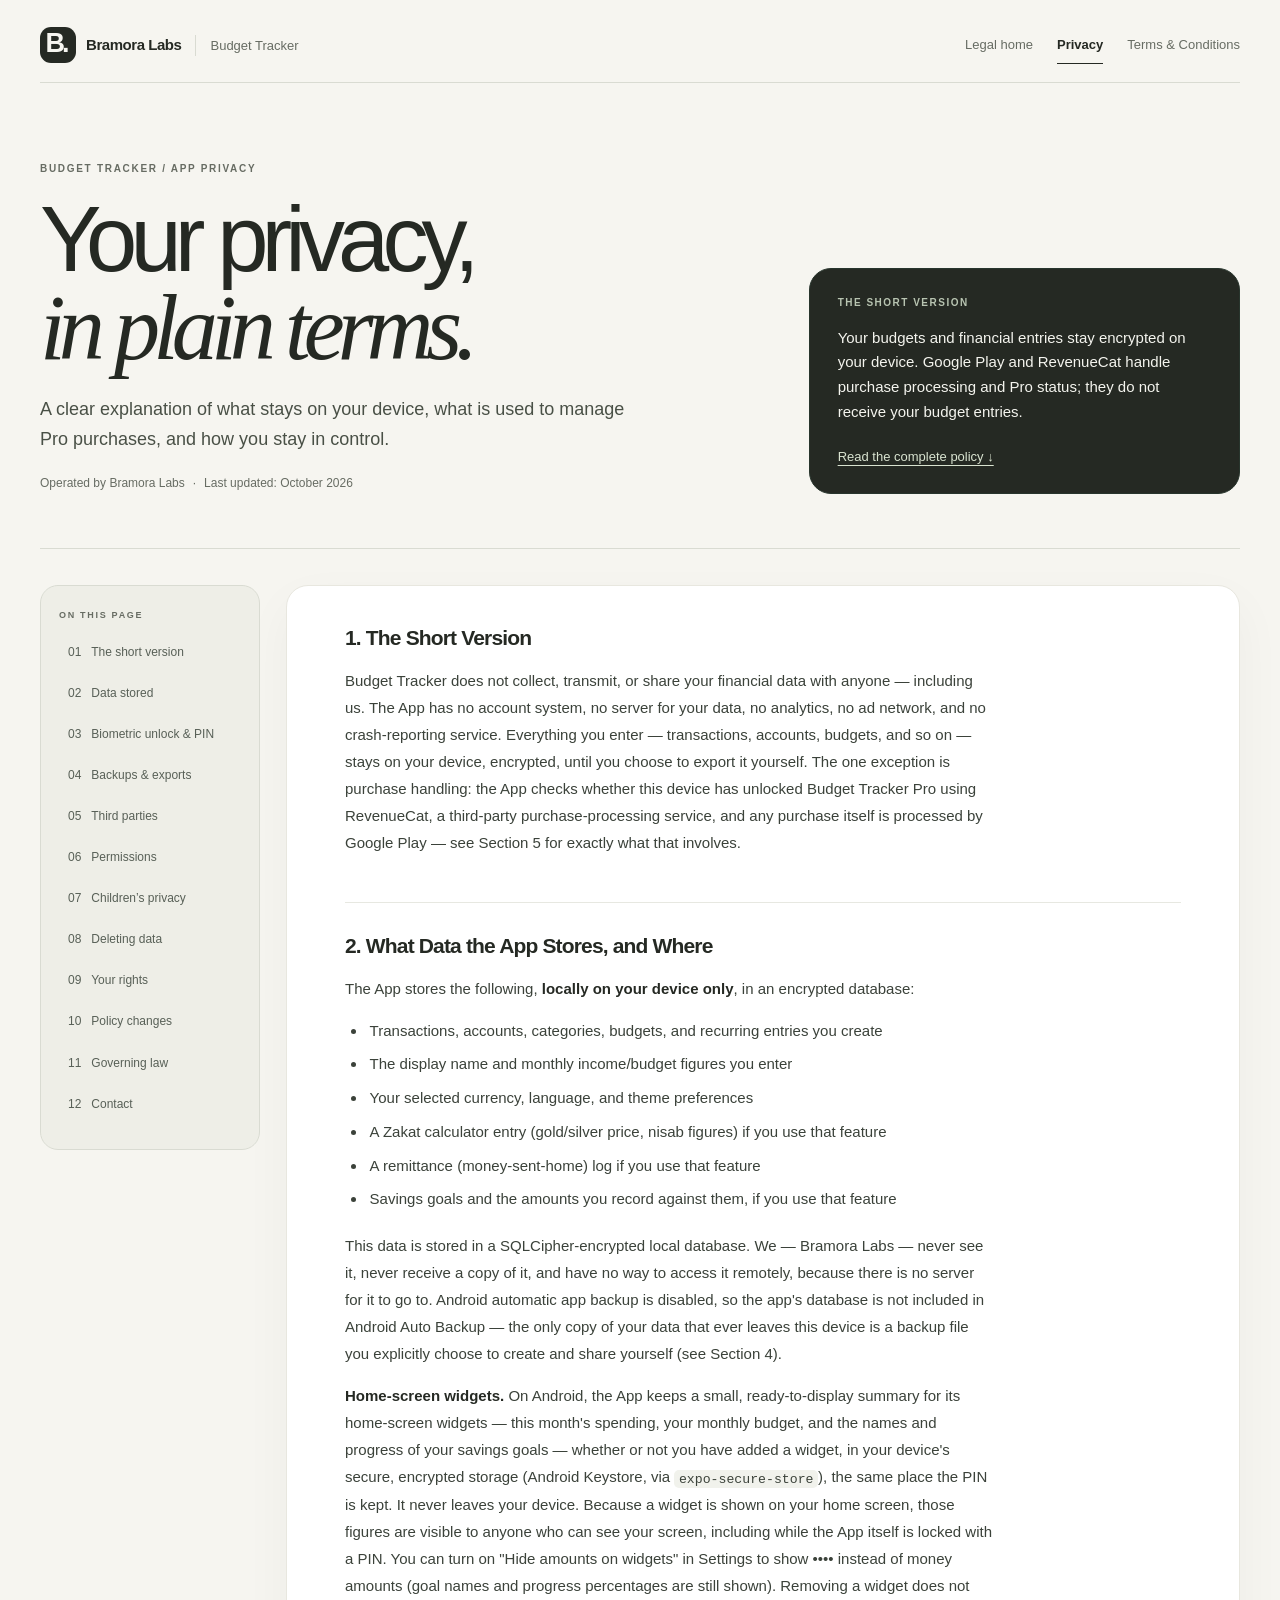
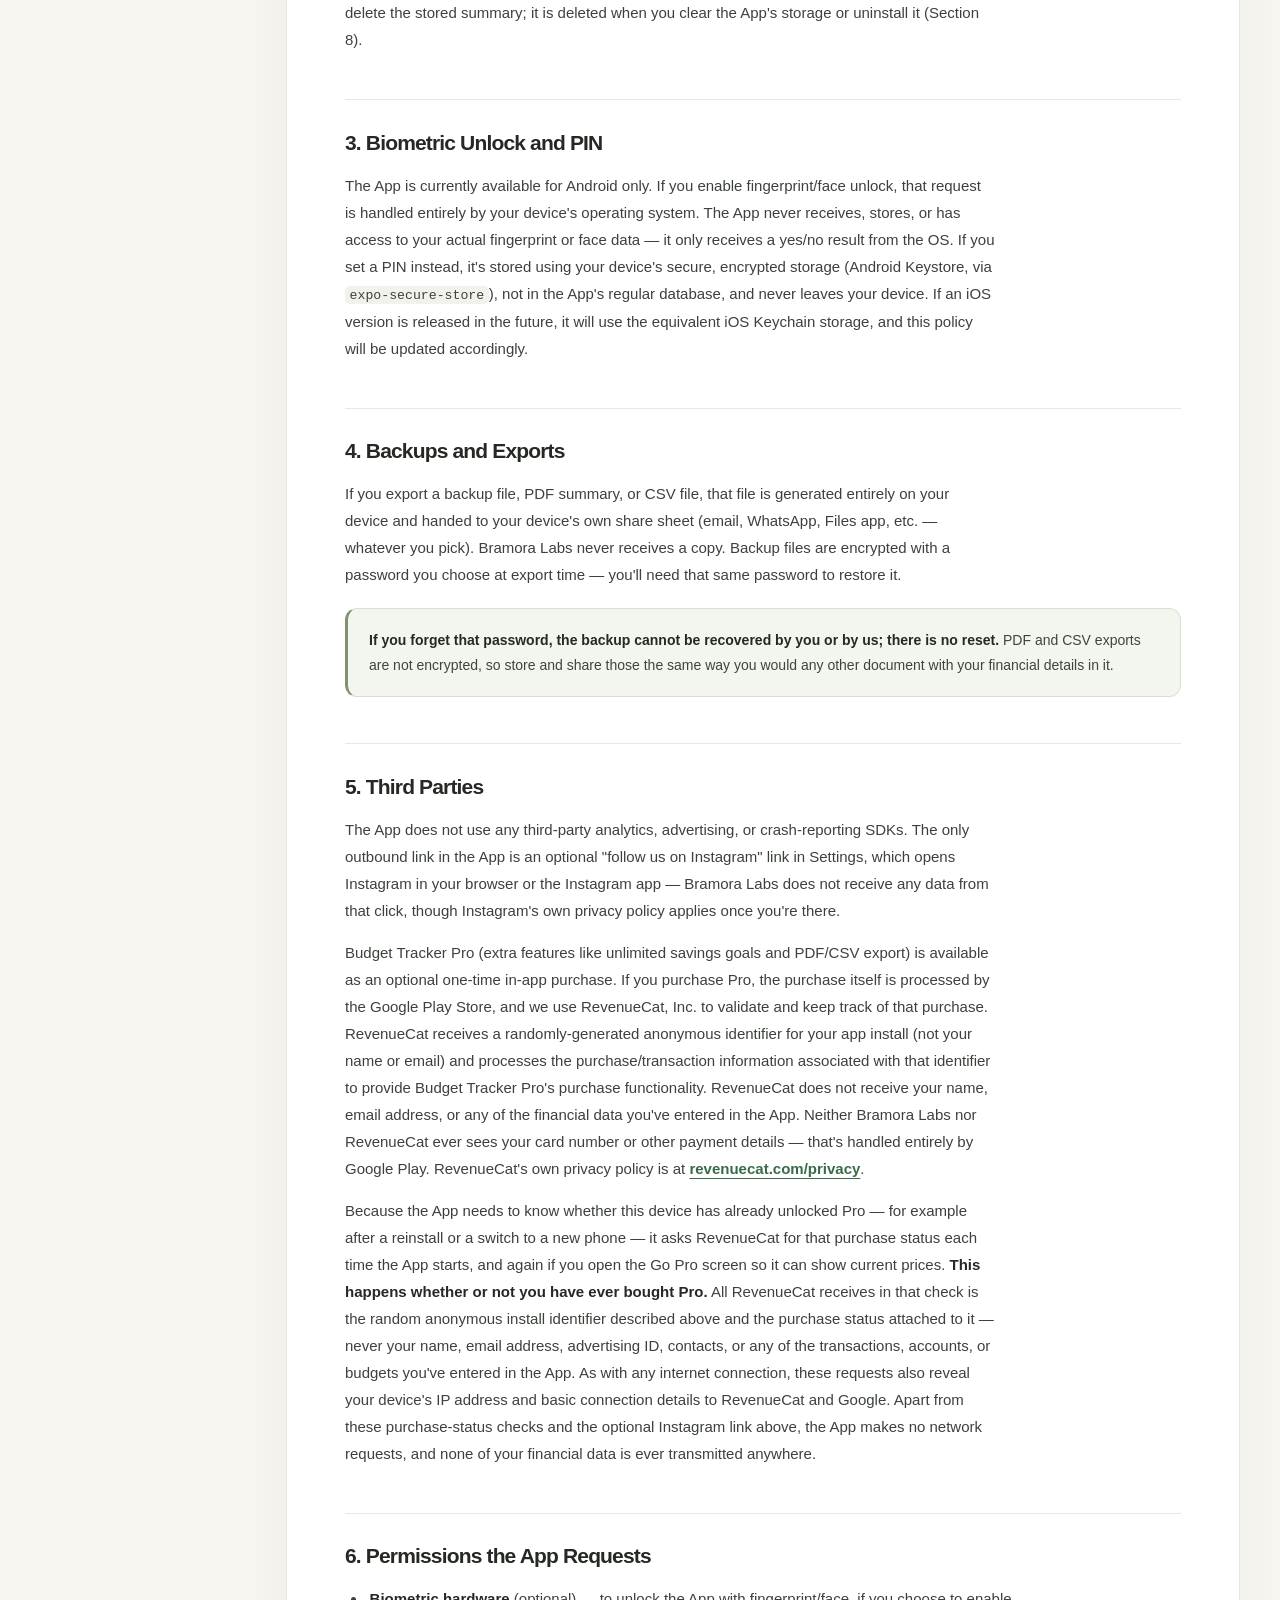
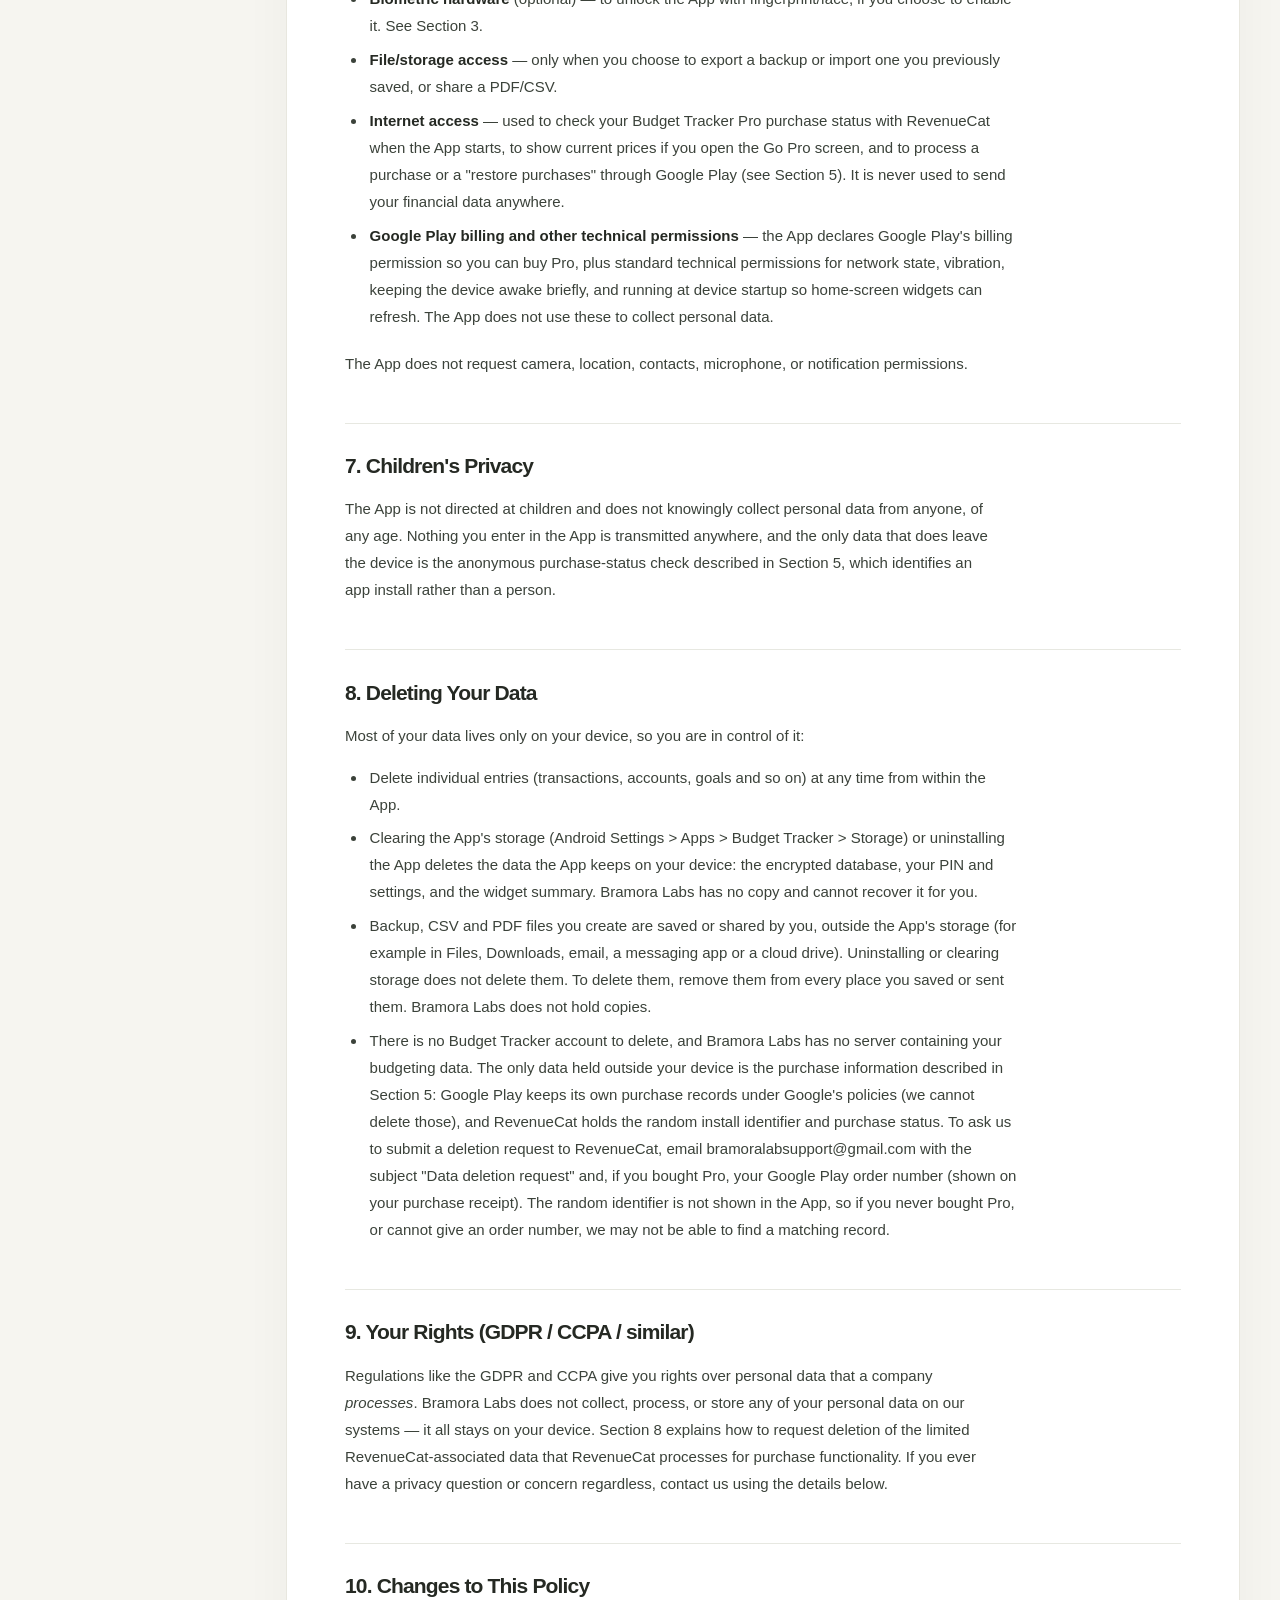
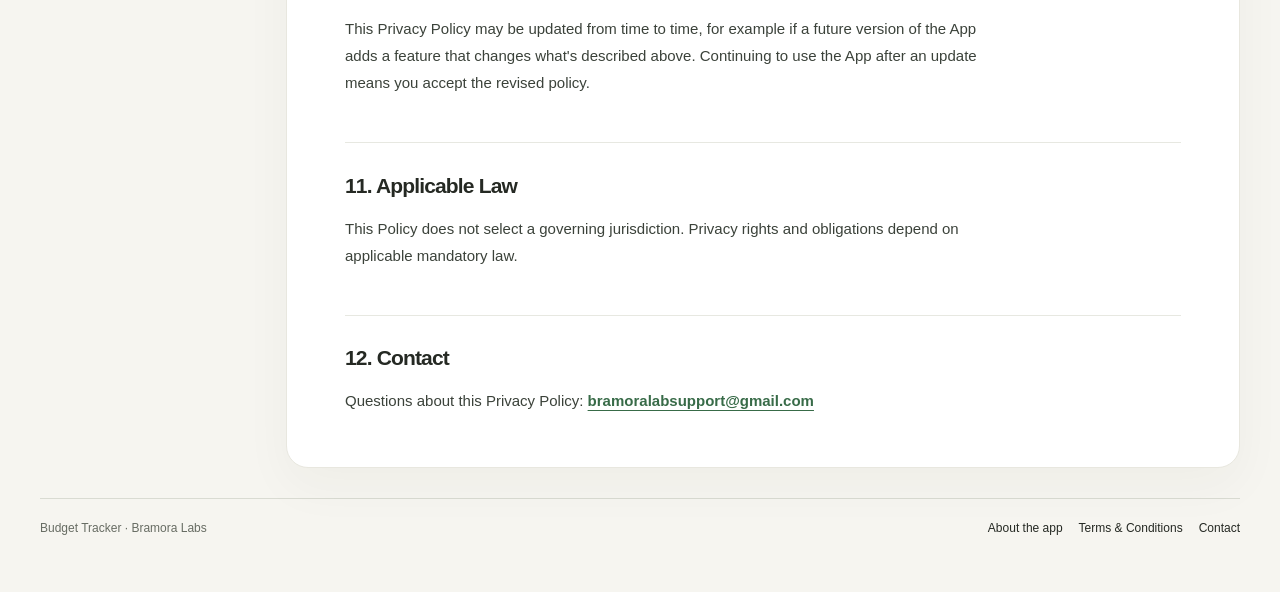
==== commit 00f4dfb0: "Privacy/terms legal review: deletion process, widget summary, permissions, consumer-rights wording" ====
--- a/privacy.html
+++ b/privacy.html
@@ -74,7 +74,7 @@
     <li>Savings goals and the amounts you record against them, if you use that feature</li>
   </ul>
   <p>This data is stored in a SQLCipher-encrypted local database. We — Bramora Labs — never see it, never receive a copy of it, and have no way to access it remotely, because there is no server for it to go to. Android automatic app backup is disabled, so the app's database is not included in Android Auto Backup — the only copy of your data that ever leaves this device is a backup file you explicitly choose to create and share yourself (see Section 4).</p>
-  <p><strong>Home-screen widgets (optional).</strong> If you add a Budget Tracker widget to your home screen, the App keeps a small, ready-to-display summary for it — this month's spending, your monthly budget, and the progress of your savings goals — in your device's secure, encrypted storage (Android Keystore, via <code>expo-secure-store</code>), the same place the PIN is kept. It never leaves your device. Because a widget is shown on your home screen, those figures are visible to anyone who can see your screen, including while the App itself is locked with a PIN. You can turn on "Hide amounts on widgets" in Settings to show •••• instead, or simply remove the widget.</p>
+  <p><strong>Home-screen widgets.</strong> On Android, the App keeps a small, ready-to-display summary for its home-screen widgets — this month's spending, your monthly budget, and the names and progress of your savings goals — whether or not you have added a widget, in your device's secure, encrypted storage (Android Keystore, via <code>expo-secure-store</code>), the same place the PIN is kept. It never leaves your device. Because a widget is shown on your home screen, those figures are visible to anyone who can see your screen, including while the App itself is locked with a PIN. You can turn on "Hide amounts on widgets" in Settings to show •••• instead of money amounts (goal names and progress percentages are still shown). Removing a widget does not delete the stored summary; it is deleted when you clear the App's storage or uninstall it (Section 8).</p>
 
   <h2 id="biometrics-pin">3. Biometric Unlock and PIN</h2>
   <p>The App is currently available for Android only. If you enable fingerprint/face unlock, that request is handled entirely by your device's operating system. The App never receives, stores, or has access to your actual fingerprint or face data — it only receives a yes/no result from the OS. If you set a PIN instead, it's stored using your device's secure, encrypted storage (Android Keystore, via <code>expo-secure-store</code>), not in the App's regular database, and never leaves your device. If an iOS version is released in the future, it will use the equivalent iOS Keychain storage, and this policy will be updated accordingly.</p>
@@ -86,13 +86,14 @@
   <h2 id="third-parties">5. Third Parties</h2>
   <p>The App does not use any third-party analytics, advertising, or crash-reporting SDKs. The only outbound link in the App is an optional "follow us on Instagram" link in Settings, which opens Instagram in your browser or the Instagram app — Bramora Labs does not receive any data from that click, though Instagram's own privacy policy applies once you're there.</p>
   <p>Budget Tracker Pro (extra features like unlimited savings goals and PDF/CSV export) is available as an optional one-time in-app purchase. If you purchase Pro, the purchase itself is processed by the Google Play Store, and we use RevenueCat, Inc. to validate and keep track of that purchase. RevenueCat receives a randomly-generated anonymous identifier for your app install (not your name or email) and processes the purchase/transaction information associated with that identifier to provide Budget Tracker Pro's purchase functionality. RevenueCat does not receive your name, email address, or any of the financial data you've entered in the App. Neither Bramora Labs nor RevenueCat ever sees your card number or other payment details — that's handled entirely by Google Play. RevenueCat's own privacy policy is at <a href="https://www.revenuecat.com/privacy">revenuecat.com/privacy</a>.</p>
-  <p>Because the App needs to know whether this device has already unlocked Pro — for example after a reinstall or a switch to a new phone — it asks RevenueCat for that purchase status each time the App starts, and again if you open the Go Pro screen so it can show current prices. <strong>This happens whether or not you have ever bought Pro.</strong> All RevenueCat receives in that check is the random anonymous install identifier described above and the purchase status attached to it — never your name, email address, advertising ID, contacts, or any of the transactions, accounts, or budgets you've entered in the App. Apart from these purchase-status checks and the optional Instagram link above, the App makes no network requests, and none of your financial data is ever transmitted anywhere.</p>
+  <p>Because the App needs to know whether this device has already unlocked Pro — for example after a reinstall or a switch to a new phone — it asks RevenueCat for that purchase status each time the App starts, and again if you open the Go Pro screen so it can show current prices. <strong>This happens whether or not you have ever bought Pro.</strong> All RevenueCat receives in that check is the random anonymous install identifier described above and the purchase status attached to it — never your name, email address, advertising ID, contacts, or any of the transactions, accounts, or budgets you've entered in the App. As with any internet connection, these requests also reveal your device's IP address and basic connection details to RevenueCat and Google. Apart from these purchase-status checks and the optional Instagram link above, the App makes no network requests, and none of your financial data is ever transmitted anywhere.</p>
 
   <h2 id="permissions">6. Permissions the App Requests</h2>
   <ul>
     <li><strong>Biometric hardware</strong> (optional) — to unlock the App with fingerprint/face, if you choose to enable it. See Section 3.</li>
     <li><strong>File/storage access</strong> — only when you choose to export a backup or import one you previously saved, or share a PDF/CSV.</li>
     <li><strong>Internet access</strong> — used to check your Budget Tracker Pro purchase status with RevenueCat when the App starts, to show current prices if you open the Go Pro screen, and to process a purchase or a "restore purchases" through Google Play (see Section 5). It is never used to send your financial data anywhere.</li>
+    <li><strong>Google Play billing and other technical permissions</strong> — the App declares Google Play's billing permission so you can buy Pro, plus standard technical permissions for network state, vibration, keeping the device awake briefly, and running at device startup so home-screen widgets can refresh. The App does not use these to collect personal data.</li>
   </ul>
   <p>The App does not request camera, location, contacts, microphone, or notification permissions.</p>
 
@@ -100,11 +101,12 @@
   <p>The App is not directed at children and does not knowingly collect personal data from anyone, of any age. Nothing you enter in the App is transmitted anywhere, and the only data that does leave the device is the anonymous purchase-status check described in Section 5, which identifies an app install rather than a person.</p>
 
   <h2 id="deleting-data">8. Deleting Your Data</h2>
-  <p>Because everything lives only on your device, you're always in full control:</p>
+  <p>Most of your data lives only on your device, so you are in control of it:</p>
   <ul>
-    <li>Delete individual entries any time from within the App.</li>
-    <li>Uninstalling the App, or clearing its storage from your device settings, permanently deletes all of your data. Bramora Labs has no copy and cannot recover it for you.</li>
-    <li>There is no Budget Tracker account to delete, and Bramora Labs has no server containing your budgeting data. RevenueCat processes the limited anonymous install identifier and purchase/entitlement information described in Section 5. To request deletion of that RevenueCat-associated data, contact us at <a href="mailto:bramoralabsupport@gmail.com">bramoralabsupport@gmail.com</a>; we can submit the request through RevenueCat. Google Play purchase records are maintained by Google and governed by Google Play's policies, so Bramora Labs cannot delete them.</li>
+    <li>Delete individual entries (transactions, accounts, goals and so on) at any time from within the App.</li>
+    <li>Clearing the App's storage (Android Settings > Apps > Budget Tracker > Storage) or uninstalling the App deletes the data the App keeps on your device: the encrypted database, your PIN and settings, and the widget summary. Bramora Labs has no copy and cannot recover it for you.</li>
+    <li>Backup, CSV and PDF files you create are saved or shared by you, outside the App's storage (for example in Files, Downloads, email, a messaging app or a cloud drive). Uninstalling or clearing storage does not delete them. To delete them, remove them from every place you saved or sent them. Bramora Labs does not hold copies.</li>
+    <li>There is no Budget Tracker account to delete, and Bramora Labs has no server containing your budgeting data. The only data held outside your device is the purchase information described in Section 5: Google Play keeps its own purchase records under Google's policies (we cannot delete those), and RevenueCat holds the random install identifier and purchase status. To ask us to submit a deletion request to RevenueCat, email bramoralabsupport@gmail.com with the subject "Data deletion request" and, if you bought Pro, your Google Play order number (shown on your purchase receipt). The random identifier is not shown in the App, so if you never bought Pro, or cannot give an order number, we may not be able to find a matching record.</li>
   </ul>
 
   <h2 id="your-rights">9. Your Rights (GDPR / CCPA / similar)</h2>
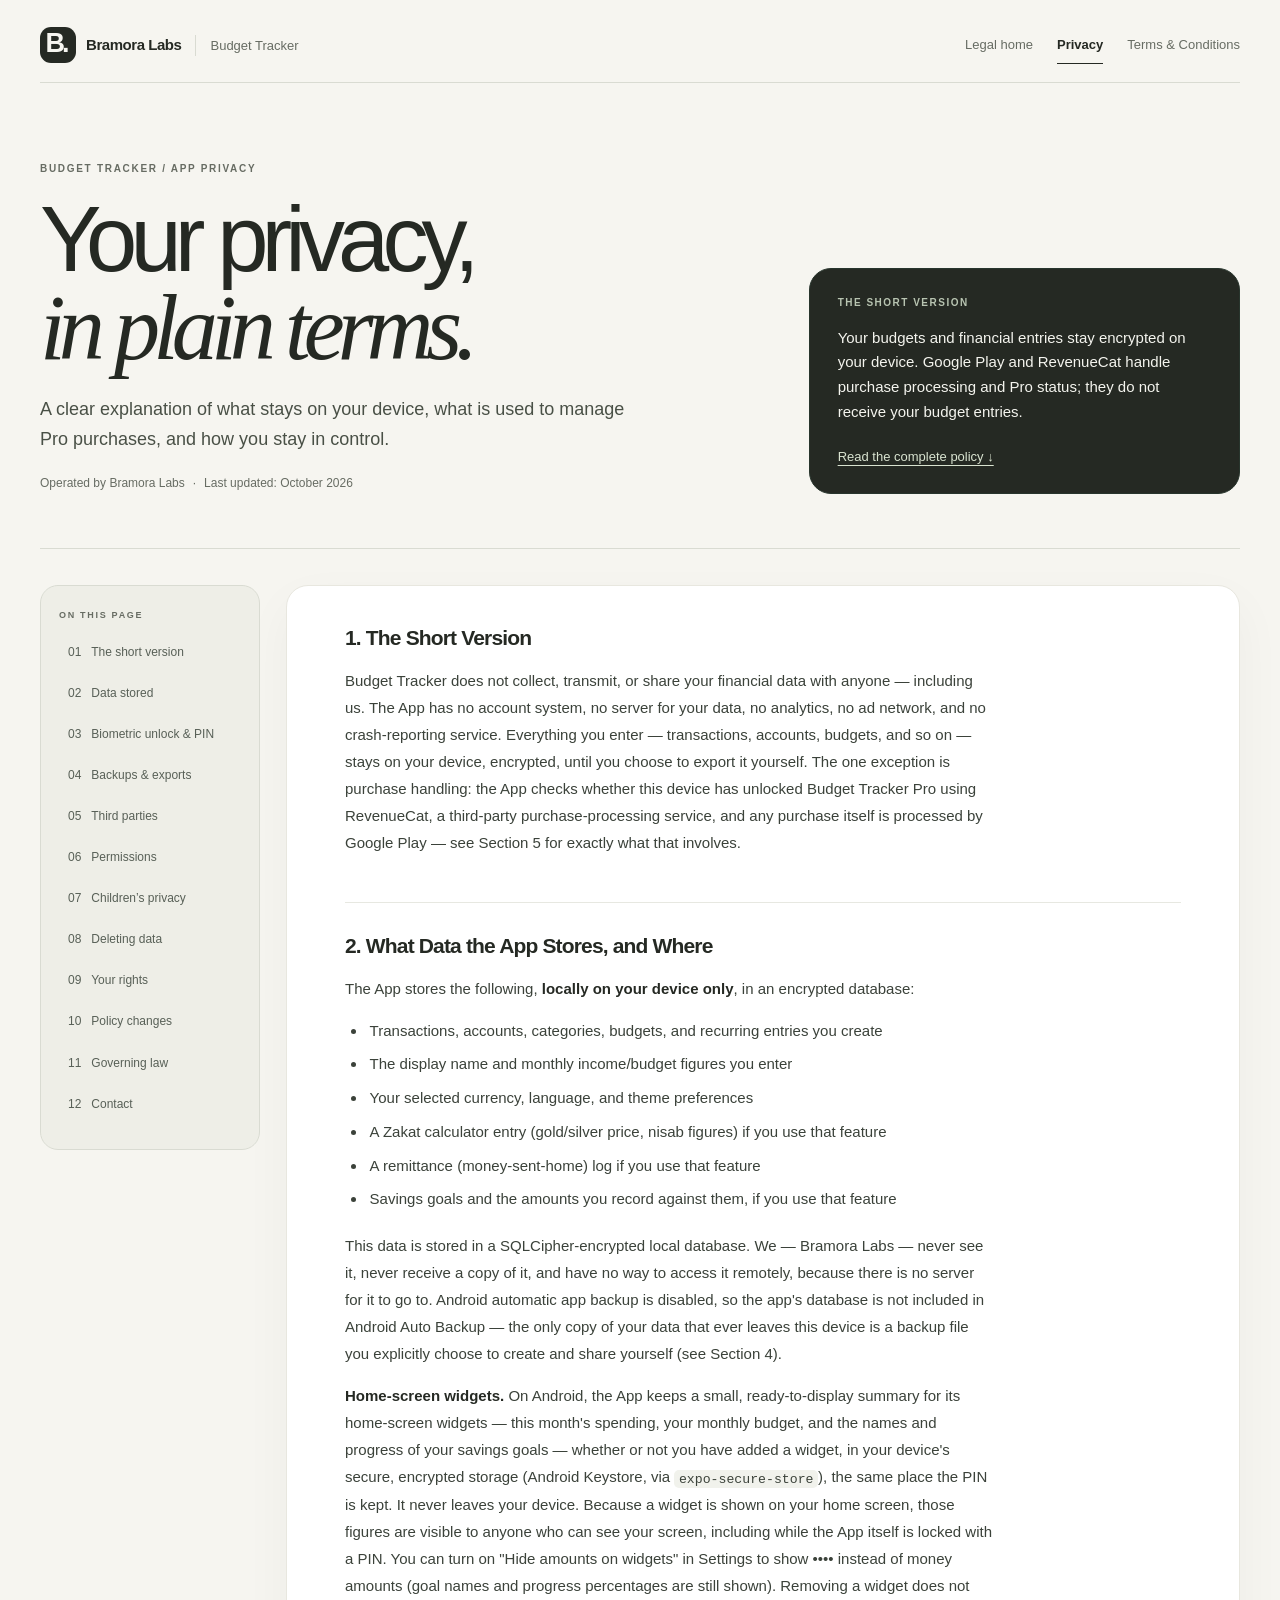
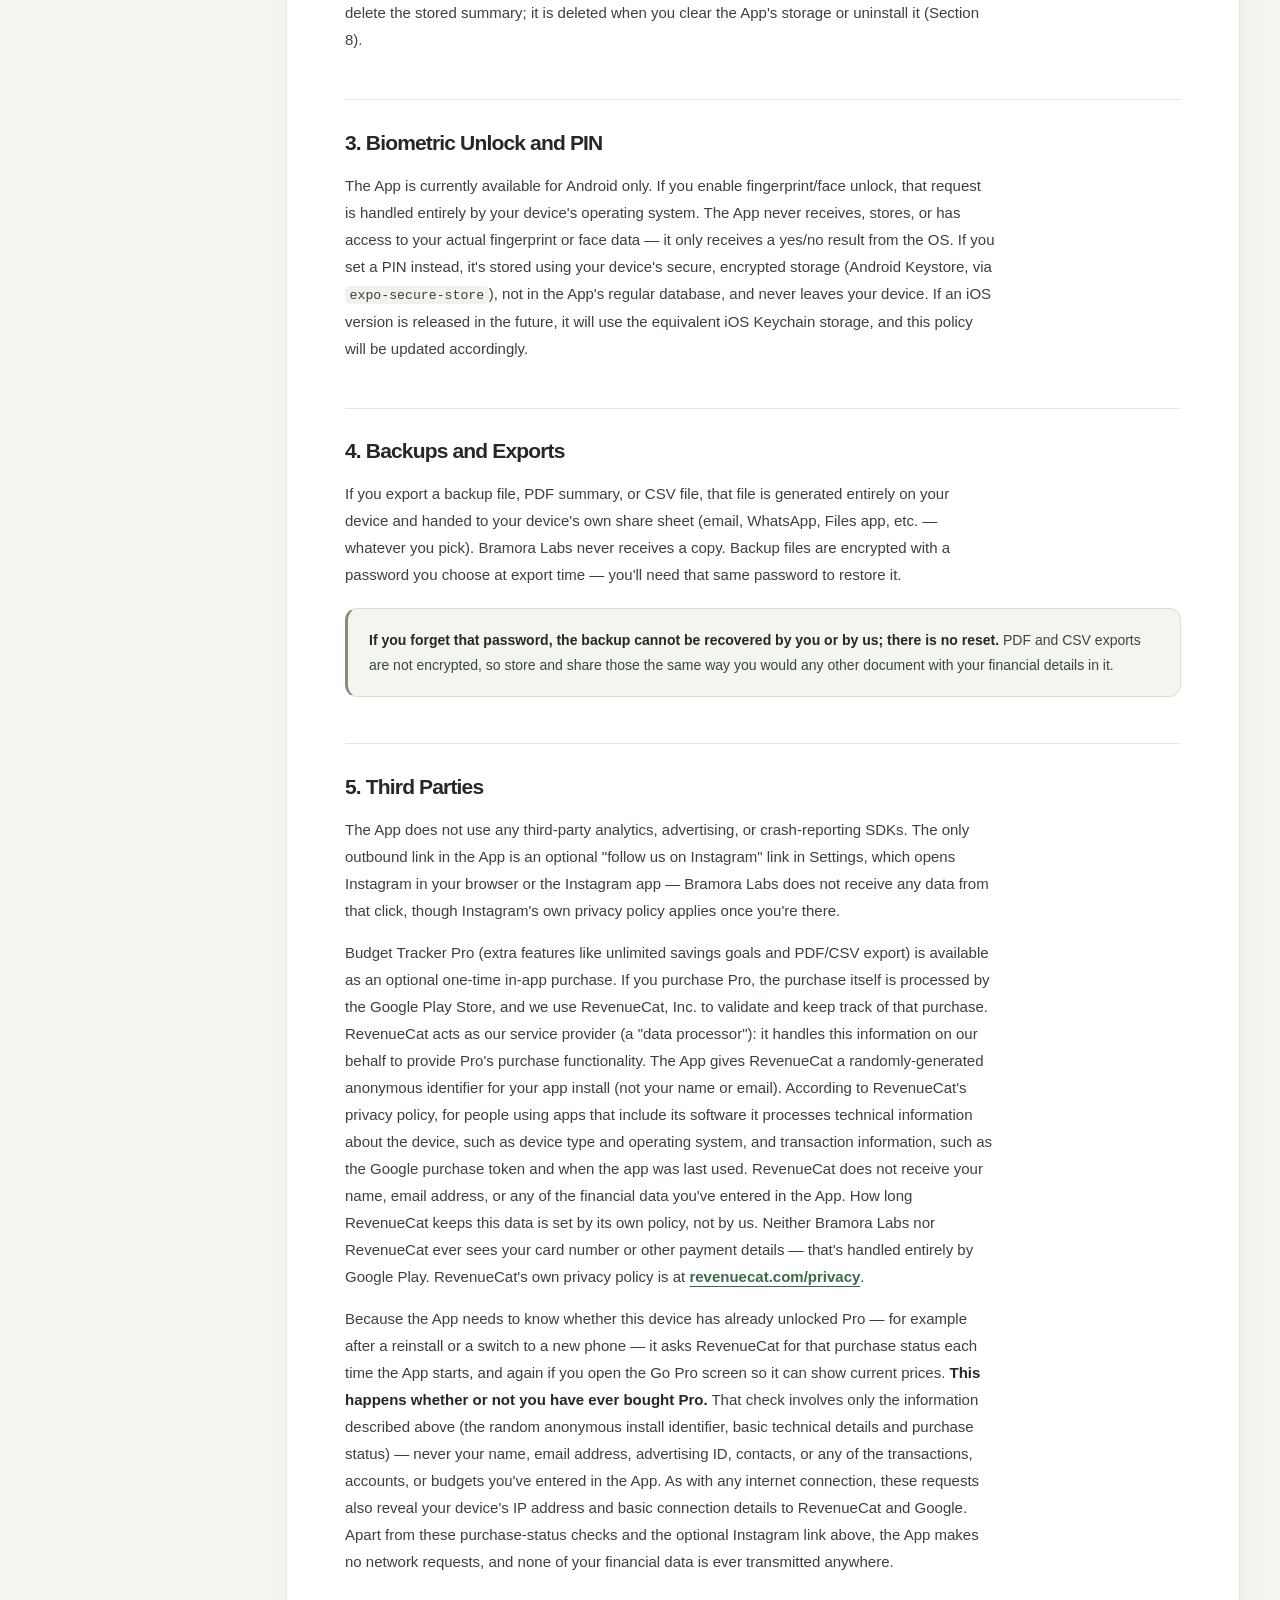
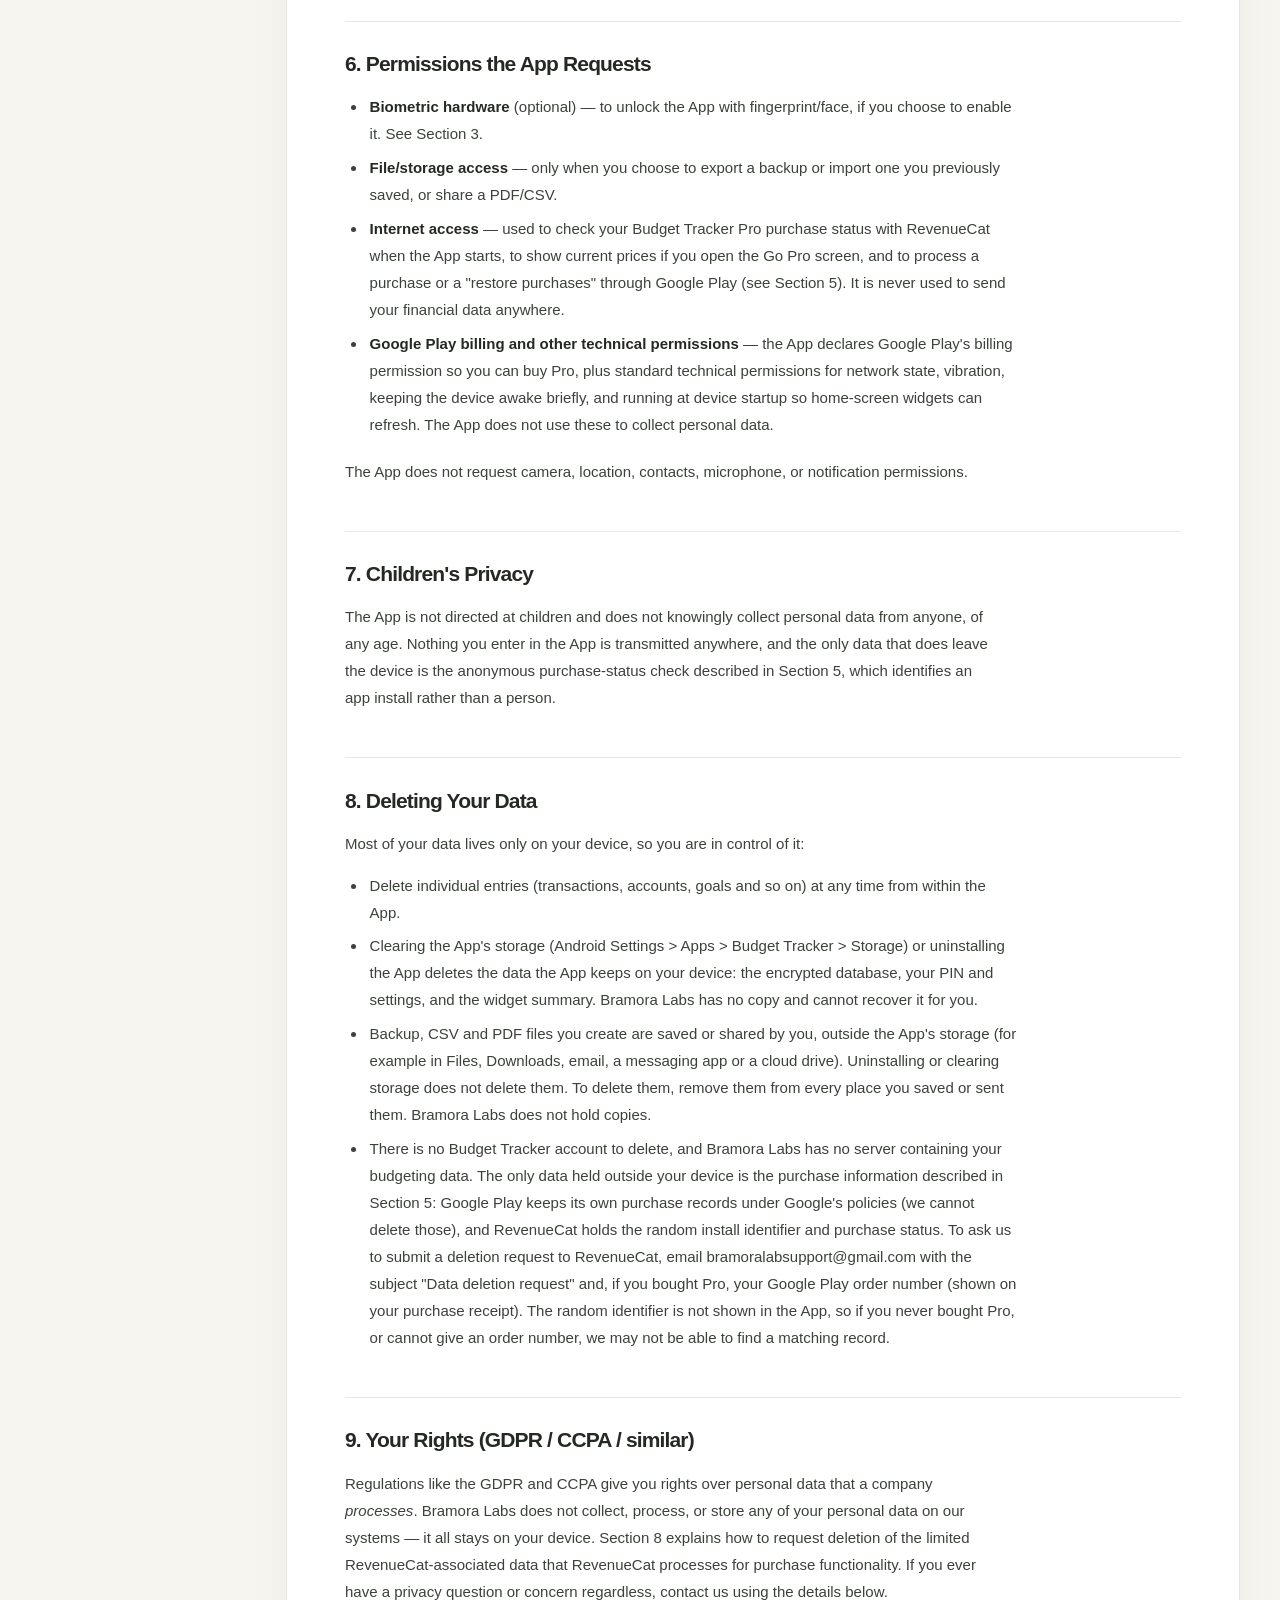
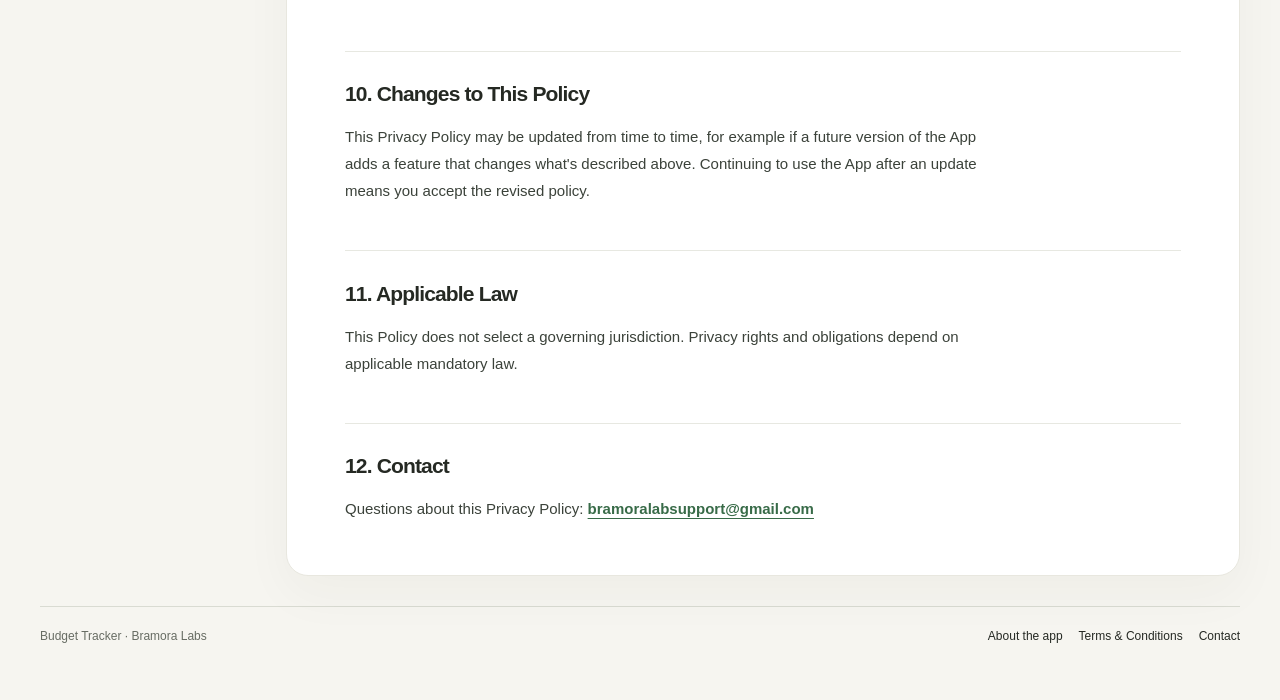
==== commit 7160543c: "Privacy: RevenueCat processor wording" ====
--- a/privacy.html
+++ b/privacy.html
@@ -85,8 +85,8 @@
 
   <h2 id="third-parties">5. Third Parties</h2>
   <p>The App does not use any third-party analytics, advertising, or crash-reporting SDKs. The only outbound link in the App is an optional "follow us on Instagram" link in Settings, which opens Instagram in your browser or the Instagram app — Bramora Labs does not receive any data from that click, though Instagram's own privacy policy applies once you're there.</p>
-  <p>Budget Tracker Pro (extra features like unlimited savings goals and PDF/CSV export) is available as an optional one-time in-app purchase. If you purchase Pro, the purchase itself is processed by the Google Play Store, and we use RevenueCat, Inc. to validate and keep track of that purchase. RevenueCat receives a randomly-generated anonymous identifier for your app install (not your name or email) and processes the purchase/transaction information associated with that identifier to provide Budget Tracker Pro's purchase functionality. RevenueCat does not receive your name, email address, or any of the financial data you've entered in the App. Neither Bramora Labs nor RevenueCat ever sees your card number or other payment details — that's handled entirely by Google Play. RevenueCat's own privacy policy is at <a href="https://www.revenuecat.com/privacy">revenuecat.com/privacy</a>.</p>
-  <p>Because the App needs to know whether this device has already unlocked Pro — for example after a reinstall or a switch to a new phone — it asks RevenueCat for that purchase status each time the App starts, and again if you open the Go Pro screen so it can show current prices. <strong>This happens whether or not you have ever bought Pro.</strong> All RevenueCat receives in that check is the random anonymous install identifier described above and the purchase status attached to it — never your name, email address, advertising ID, contacts, or any of the transactions, accounts, or budgets you've entered in the App. As with any internet connection, these requests also reveal your device's IP address and basic connection details to RevenueCat and Google. Apart from these purchase-status checks and the optional Instagram link above, the App makes no network requests, and none of your financial data is ever transmitted anywhere.</p>
+  <p>Budget Tracker Pro (extra features like unlimited savings goals and PDF/CSV export) is available as an optional one-time in-app purchase. If you purchase Pro, the purchase itself is processed by the Google Play Store, and we use RevenueCat, Inc. to validate and keep track of that purchase. RevenueCat acts as our service provider (a "data processor"): it handles this information on our behalf to provide Pro's purchase functionality. The App gives RevenueCat a randomly-generated anonymous identifier for your app install (not your name or email). According to RevenueCat's privacy policy, for people using apps that include its software it processes technical information about the device, such as device type and operating system, and transaction information, such as the Google purchase token and when the app was last used. RevenueCat does not receive your name, email address, or any of the financial data you've entered in the App. How long RevenueCat keeps this data is set by its own policy, not by us. Neither Bramora Labs nor RevenueCat ever sees your card number or other payment details — that's handled entirely by Google Play. RevenueCat's own privacy policy is at <a href="https://www.revenuecat.com/privacy">revenuecat.com/privacy</a>.</p>
+  <p>Because the App needs to know whether this device has already unlocked Pro — for example after a reinstall or a switch to a new phone — it asks RevenueCat for that purchase status each time the App starts, and again if you open the Go Pro screen so it can show current prices. <strong>This happens whether or not you have ever bought Pro.</strong> That check involves only the information described above (the random anonymous install identifier, basic technical details and purchase status) — never your name, email address, advertising ID, contacts, or any of the transactions, accounts, or budgets you've entered in the App. As with any internet connection, these requests also reveal your device's IP address and basic connection details to RevenueCat and Google. Apart from these purchase-status checks and the optional Instagram link above, the App makes no network requests, and none of your financial data is ever transmitted anywhere.</p>
 
   <h2 id="permissions">6. Permissions the App Requests</h2>
   <ul>
